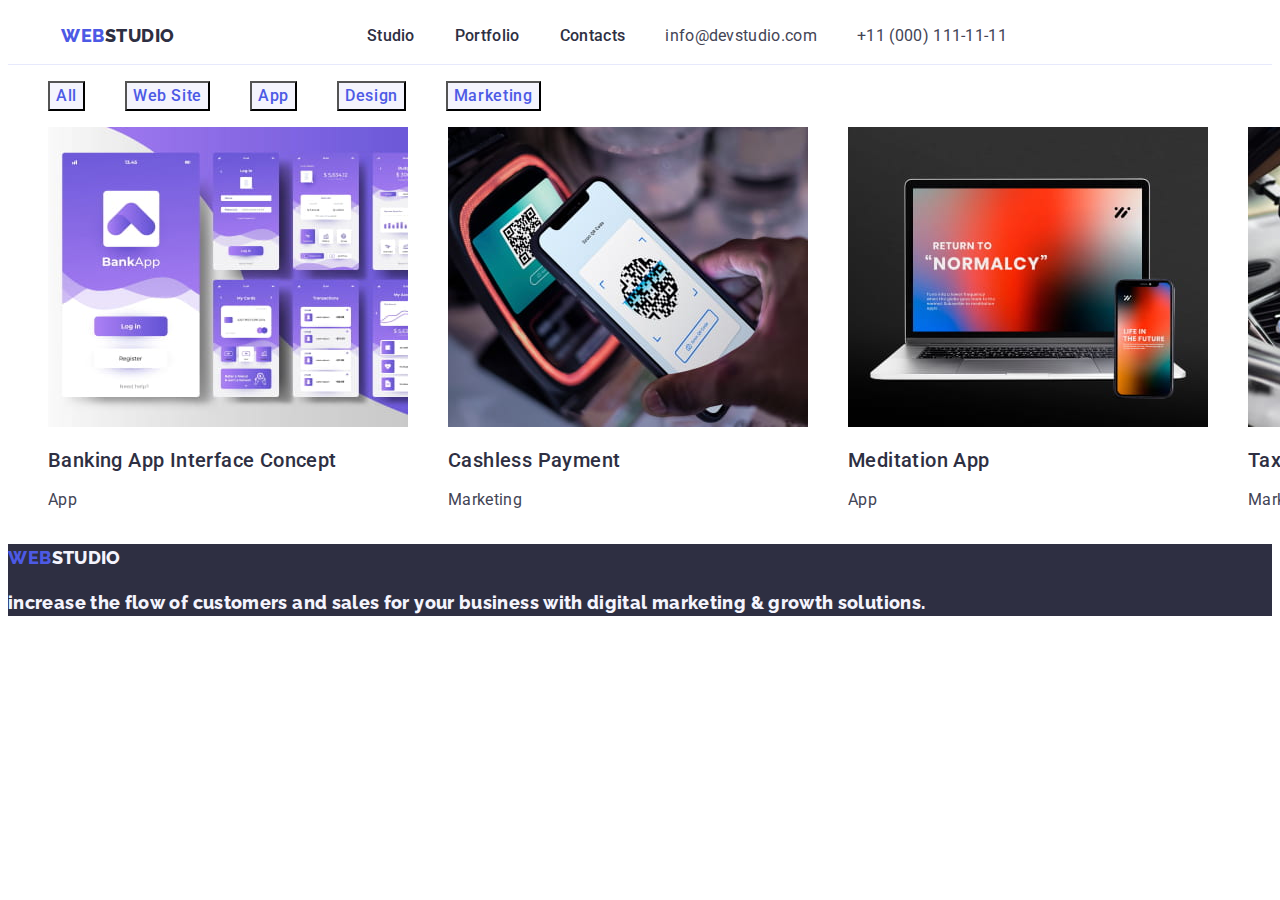
==== portfolio.html @ 13092950 "c9" ====
<!DOCTYPE html>
<html lang="en">
  <head>
    <meta charset="UTF-8" />
    <meta name="viewport" content="width=device-width, initial-scale=1.0" />
    <link
      rel="stylesheet"
      href="https://cdnjs.cloudflare.com/ajax/libs/modern-normalize/2.0.0/modern-normalize.min.css"
      integrity="sha512-4xo8blKMVCiXpTaLzQSLSw3KFOVPWhm/TRtuPVc4WG6kUgjH6J03IBuG7JZPkcWMxJ5huwaBpOpnwYElP/m6wg=="
      crossorigin="anonymous"
      referrerpolicy="no-referrer"
    />
    <link rel="preconnect" href="https://fonts.googleapis.com" />
    <link rel="preconnect" href="https://fonts.gstatic.com" crossorigin />
    <link
      href="https://fonts.googleapis.com/css2?family=Raleway:wght@700&family=Roboto:wght@400;500;700;900&display=swap"
      rel="stylesheet"
    />
    <link rel="stylesheet" href="./css/styles.css" />
    <title>Portfolio</title>
  </head>
  <body class="body">
    <!-- Header Section -->
    <header class="flex-header">
      <div class="header-container container">
        <!-- Navigation -->
        <nav class="flex-list">
          <!-- Logo -->
          <a class="logo link" href="./index.html"
            >Web<span class="span-class">Studio</span></a
          >
          <!-- Menu -->
          <ul class="list">
            <li><a class="list-link link" href="./index.html">Studio</a></li>
            <li>
              <a class="list-link link" href="./portfolio.html">Portfolio</a>
            </li>
            <li><a class="list-link link" href="">Contacts</a></li>
          </ul>
        </nav>
        <!-- Contact section -->
        <address class="contact">
          <ul class="list">
            <li>
              <a class="contact-link link" href="mailto:info@devstudio.com"
                >info@devstudio.com</a
              >
            </li>
            <li>
              <a class="contact-link link" href="tel:+110001111111">
                +11 (000) 111-11-11</a
              >
            </li>
          </ul>
        </address>
      </div>
    </header>
    <main>
      <!-- buttons section -->
      <section>
        <h1 hidden>all link buttons</h1>
        <ul class="list">
          <li><button class="navi-menu" type="button">All</button></li>
          <li><button class="navi-menu" type="button">Web Site</button></li>
          <li><button class="navi-menu" type="button">App</button></li>
          <li><button class="navi-menu" type="button">Design</button></li>
          <li><button class="navi-menu" type="button">Marketing</button></li>
          <!-- banking app/cashless payment/meditation app -->
        </ul>
        <ul class="list">
          <li class="flist">
            <a href="" class="link">
              <img
                src="./images/images-1.jpg"
                alt="banking app interface"
                width="360"
              />
              <h2 class="portfolio-titles">Banking App Interface Concept</h2>
              <p class="p-pharagraph">App</p>
            </a>
          </li>
          <li class="flist">
            <a href="" class="link">
              <img
                src="./images/images-2.jpg"
                alt="contactless payment"
                width="360"
              />
              <h2 class="portfolio-titles">Cashless Payment</h2>
              <p class="p-pharagraph">Marketing</p>
            </a>
          </li>
          <li class="flist">
            <a href="" class="link">
              <img
                src="./images/images-3.jpg"
                alt="meditation app substitute"
                width="360"
              />
              <h2 class="portfolio-titles">Meditation App</h2>
              <p class="p-pharagraph">App</p>
            </a>
          </li>
          <!-- Taxi service/Screen ilustration/Online courses -->
          <li class="flist">
            <a href="" class="link">
              <img
                src="./images/images-4.jpg"
                alt="Taxi service app"
                width="360"
              />
              <h2 class="portfolio-titles">Taxi Service</h2>
              <p class="p-pharagraph">Marketing</p>
            </a>
          </li>
          <li class="flist">
            <a href="" class="link">
              <img
                src="./images/images-5.jpg"
                alt="Different screen ilustration"
                width="360"
              />
              <h2 class="portfolio-titles">Screen Illustrations</h2>
              <p class="p-pharagraph">Design</p>
            </a>
          </li>
          <li class="flist">
            <a href="" class="link">
              <img
                src="./images/images-6.jpg"
                alt="Online courses anywere"
                width="360"
              />
              <h2 class="portfolio-titles">Online Courses</h2>
              <p class="p-pharagraph">Marketing</p>
            </a>
          </li>
          <!-- Fourth section - Instagram stories/Organic Food/Fresh Coffe -->
          <li class="flist">
            <a href="" class="link">
              <img
                src="./images/images-7.jpg"
                alt="Instagram slides"
                width="360"
              />
              <h2 class="portfolio-titles">Instagram Stories Concept</h2>
              <p class="p-pharagraph">Design</p>
            </a>
          </li>
          <li class="flist">
            <a href="" class="link">
              <img src="./images/images-8.jpg" alt="Fresh food" width="360" />
              <h2 class="portfolio-titles">Organic Food</h2>
              <p class="p-pharagraph">Web Site</p>
            </a>
          </li>
          <li class="flist">
            <a href="" class="link">
              <img
                src="./images/images-9.jpg"
                alt="Cappuccino cup"
                width="360"
              />
              <h2 class="portfolio-titles">Fresh Coffee</h2>
              <p class="p-pharagraph">Web Site</p>
            </a>
          </li>
        </ul>
      </section>
    </main>
    <footer class="footer">
      <a class="logo link" href="./index.html"
        >Web<span class="span-class-p">Studio</span></a
      >
      <p class="index">
        Increase the flow of customers and sales for your business with digital
        marketing & growth solutions.
      </p>
    </footer>
  </body>
</html>
---- css/styles.css ----
:root {
  --logo-blue-color: #4d5ae5;
  --logo-titles-color: #2e2f42;
  --background-page-color: #fff;
  --adress-text-color: #434455;
  --brand-color-ocean: #404bbf;
  --light-color: #f4f4fd;
  --logo-coloe: #f4f4f4f4;
  --text-font-family: "Roboto", sans-serif;
  --logo-font-family: "Raleway", sans-serif;
}

.body {
  font-family: "Roboto", sans-serif;
  color: #434455;
  background-color: var(--background-page-color);
}
/*Nav section - Contact-Adress */

.logo {
  font-family: "Raleway", sans-serif;
  font-weight: 800;
  font-size: 18px;
  line-height: 1.17;
  letter-spacing: 0.03em;
  text-transform: uppercase;
  color: var(--logo-blue-color);
  text-decoration: none;
  margin-right: 76px;
}

.span-class {
  color: var(--logo-titles-color);
  margin-right: 76px;
}

.link {
  text-decoration: none;
}

.list {
  list-style: none;
  display: flex;
  gap: 40px;
}

.list-link {
  font-weight: 500;
  font-size: 16px;
  line-height: 1.5;
  letter-spacing: 0.02em;
  color: var(--logo-titles-color);
  text-decoration: none;
  padding: 24px 0;
}

.list-link:hover {
  color: #404bbf;
}
.list-link:focus {
  color: #404bbf;
}

/*adress section*/

.contact {
  font-style: normal;
  list-style-type: none;
}

.contact-link {
  font-size: 16px;
  line-height: 1.5;
  font-weight: 400;
  letter-spacing: 0.02em;
  color: var(--adress-text-color);
  text-decoration: none;
}

.contact-link:hover,
.contact-link:focus {
  color: #404bbf;
}

/*MAIN SECTION -index html\\\*/

/*Hero section*/

.hero {
  background-color: var(--logo-titles-color);
  text-align: center;
  padding-top: 188px;
  padding-bottom: 188px;
}

.hero-title {
  max-width: 496px;
  font-size: 56px;
  line-height: 1.07;
  text-align: center;
  letter-spacing: 0.02em;
  color: #fff;
  font-weight: 700;
  max-width: 496px;
}

/*Button - first section*/

.button {
  background-color: #4d5ae5;
  font-family: "Roboto", sans-serif;
  font-weight: 500;
  font-size: 16px;
  line-height: 1.5;
  letter-spacing: 0.04em;
  color: #fff;
  cursor: pointer;
  display: block;
  min-width: 169px;
  height: 56px;
  border: none;
  border-radius: 4px;
}

.button:hover,
.button:focus {
  background-color: #404bbf;
}

/*section 2*/

.title-list {
  font-weight: 500;
  font-size: 20px;
  line-height: 1.2;
  letter-spacing: 0.02em;
  color: #2e2f42;
  margin-bottom: 8px;
}
.indexp {
  line-height: 1.5;
  letter-spacing: 0.02em;
  color: var(--adress-text-color);
}

/*section 3*/

.what-are-we-doing {
  font-size: 36px;
  line-height: 1.11;
  text-align: center;
  letter-spacing: 0.02em;
  text-transform: capitalize;
  color: var(--logo-titles-color);
}

/*section 4*/

.our-team {
  background-color: #f4f4fd;
}

.team {
  background-color: #fff;
}

.photo {
  background: #fff;
}
/*footer section*/

.footer {
  font-family: "Raleway", sans-serif;
  font-weight: 800;
  font-size: 18px;
  line-height: 1.17;
  letter-spacing: 0.03em;
  color: var(--logo-blue-color);
  background-color: var(--logo-titles-color);
  text-transform: lowercase;
}

.index {
  color: var(--light-color);
  line-height: 1.5;
  letter-spacing: 0.02em;
}

.span-class-f {
  color: #f4f4f4f4;
}

.span-class-p {
  line-height: 1.5;
  color: var(--light-color);
  letter-spacing: 0.02em;
}

/*PORTFOLIO main section*/

/*buttons section*/

.navi-menu {
  font-family: "Roboto", sans-serif;
  font-weight: 500;
  font-size: 16px;
  line-height: 1.5;
  letter-spacing: 0.04em;
  color: var(--logo-blue-color);
  background-color: #f4f4fd;
  cursor: pointer;
}

.navi-menu:hover {
  color: #fff;
  background-color: #404bbf;
}

.navi-menu:focus {
  color: #fff;
  background-color: #404bbf;
}
/*images*/
.portfolio-titles {
  font-weight: 500;
  font-size: 20px;
  line-height: 1.2;
  letter-spacing: 0.02em;
  color: var(--logo-titles-color);
}

.p-pharagraph {
  font-size: 16px;
  line-height: 1.5;
  letter-spacing: 0.02em;
  color: var(--adress-text-color);
}

/*tema 3*/
/*luate ca si coduri necesare de la teme*/

/*header section*/

.flex-header {
  border-bottom: 1px solid #e7e9fc;
}

.header-container {
  display: flex;
  width: 1158px;
  padding-left: 15px;
  padding-right: 15px;
  margin: auto;
}

.container {
  padding-left: 15px;
  padding-right: 15px;
}

.flex-list {
  display: flex;
  align-items: center;
}

.img {
  display: block;
}

/*section two*/

.section-two {
  padding-top: 120px;
  padding-bottom: 120px;
}

.position {
  margin-right: 24px;
  width: 100%;
  min-width: 264px;
}

.position-last {
  margin-right: 0;
}

.flist {
  flex-basis: calc((100%-48) / 3);
}
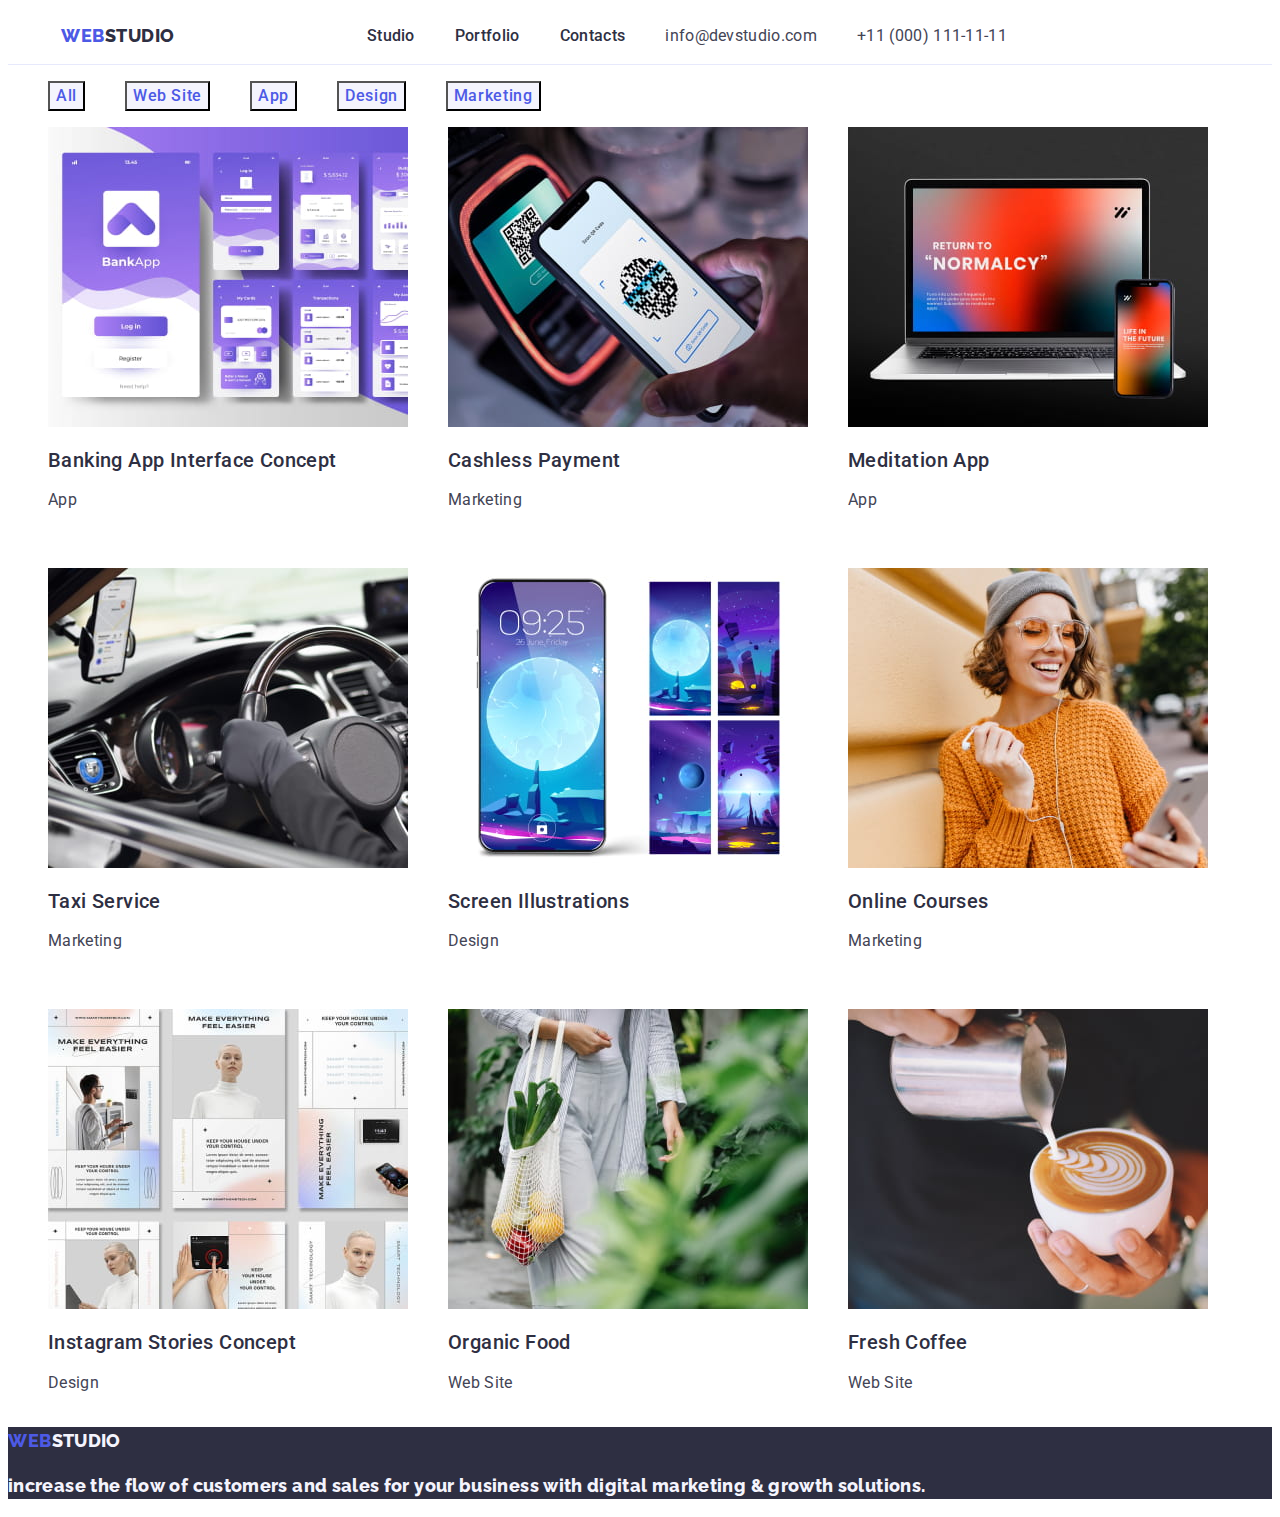
==== commit ab6aa142: "c13" ====
--- a/portfolio.html
+++ b/portfolio.html
@@ -67,7 +67,7 @@
           <li><button class="navi-menu" type="button">Marketing</button></li>
           <!-- banking app/cashless payment/meditation app -->
         </ul>
-        <ul class="list">
+        <ul class="list portf">
           <li class="flist">
             <a href="" class="link">
               <img
--- a/css/styles.css
+++ b/css/styles.css
@@ -10,12 +10,13 @@
   --logo-font-family: "Raleway", sans-serif;
 }
 
+/*Nav section - Contact-Adress */
+
 .body {
   font-family: "Roboto", sans-serif;
   color: #434455;
   background-color: var(--background-page-color);
 }
-/*Nav section - Contact-Adress */
 
 .logo {
   font-family: "Raleway", sans-serif;
@@ -44,6 +45,32 @@
   gap: 40px;
 }
 
+.portf {
+  flex-wrap: wrap;
+}
+
+.flex-header {
+  border-bottom: 1px solid #e7e9fc;
+}
+
+.header-container {
+  display: flex;
+  width: 1158px;
+  padding-left: 15px;
+  padding-right: 15px;
+  margin: auto;
+}
+
+.container {
+  padding-left: 15px;
+  padding-right: 15px;
+}
+
+.flex-list {
+  display: flex;
+  align-items: center;
+}
+
 .list-link {
   font-weight: 500;
   font-size: 16px;
@@ -61,8 +88,6 @@
   color: #404bbf;
 }
 
-/*adress section*/
-
 .contact {
   font-style: normal;
   list-style-type: none;
@@ -83,8 +108,6 @@
 }
 
 /*MAIN SECTION -index html\\\*/
-
-/*Hero section*/
 
 .hero {
   background-color: var(--logo-titles-color);
@@ -143,6 +166,39 @@
   color: var(--adress-text-color);
 }
 
+/*section two tema3*/
+
+.section-two {
+  padding-top: 120px;
+  padding-bottom: 120px;
+}
+
+.img {
+  display: block;
+}
+
+.position {
+  width: 100%;
+  min-width: 264px;
+}
+
+.flist {
+  flex-basis: calc((100%-48) / 3);
+}
+
+.visually-hidden {
+  position: absolute;
+  width: 1px;
+  height: 1px;
+  margin: -1px;
+  border: 0;
+  padding: 0;
+  white-space: nowrap;
+  clip-path: inset(100%);
+  clip: rect(0 0 0 0);
+  overflow: hidden;
+}
+
 /*section 3*/
 
 .what-are-we-doing {
@@ -152,6 +208,12 @@
   letter-spacing: 0.02em;
   text-transform: capitalize;
   color: var(--logo-titles-color);
+  margin-bottom: 72px;
+}
+
+.third {
+  display: flex;
+  gap: 24px;
 }
 
 /*section 4*/
@@ -167,6 +229,14 @@
 .photo {
   background: #fff;
 }
+
+.photocont {
+  padding-bottom: 120px;
+}
+
+.container-div {
+}
+
 /*footer section*/
 
 .footer {
@@ -240,50 +310,3 @@
 /*luate ca si coduri necesare de la teme*/
 
 /*header section*/
-
-.flex-header {
-  border-bottom: 1px solid #e7e9fc;
-}
-
-.header-container {
-  display: flex;
-  width: 1158px;
-  padding-left: 15px;
-  padding-right: 15px;
-  margin: auto;
-}
-
-.container {
-  padding-left: 15px;
-  padding-right: 15px;
-}
-
-.flex-list {
-  display: flex;
-  align-items: center;
-}
-
-.img {
-  display: block;
-}
-
-/*section two*/
-
-.section-two {
-  padding-top: 120px;
-  padding-bottom: 120px;
-}
-
-.position {
-  margin-right: 24px;
-  width: 100%;
-  min-width: 264px;
-}
-
-.position-last {
-  margin-right: 0;
-}
-
-.flist {
-  flex-basis: calc((100%-48) / 3);
-}
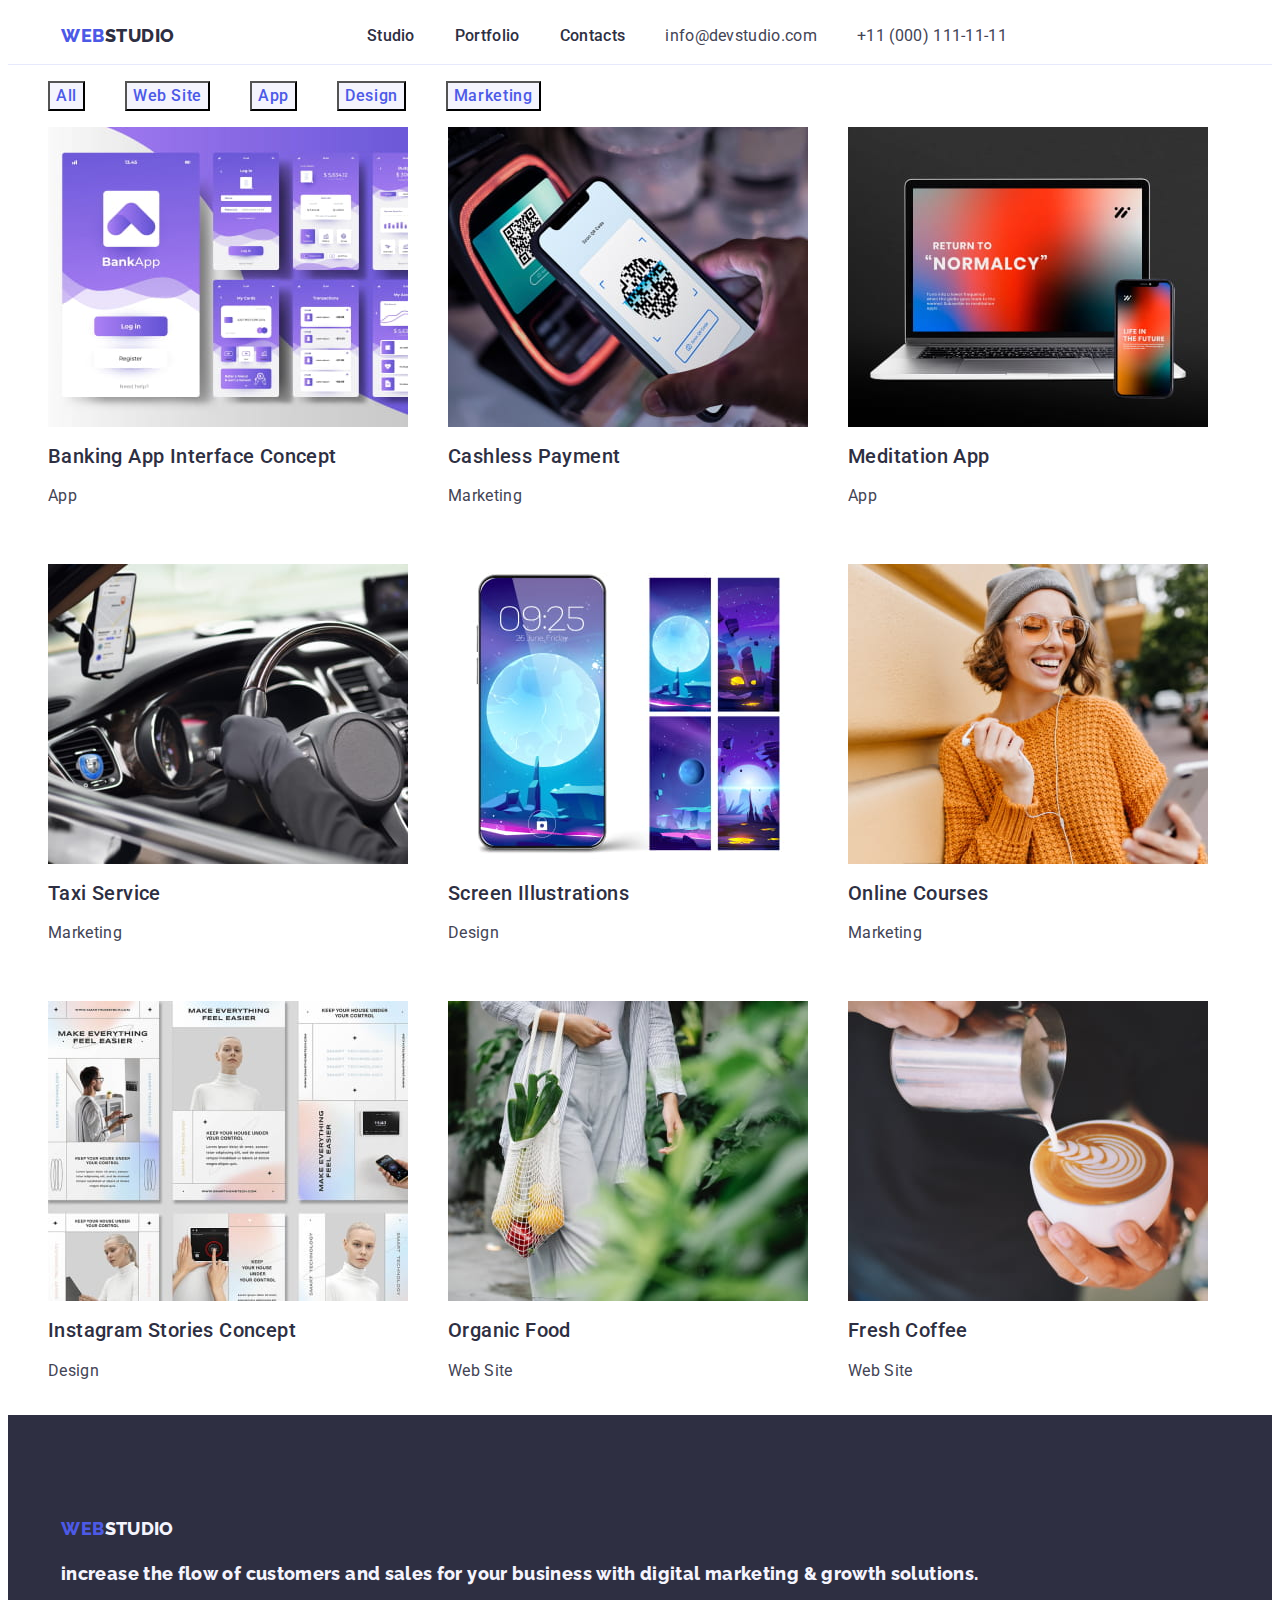
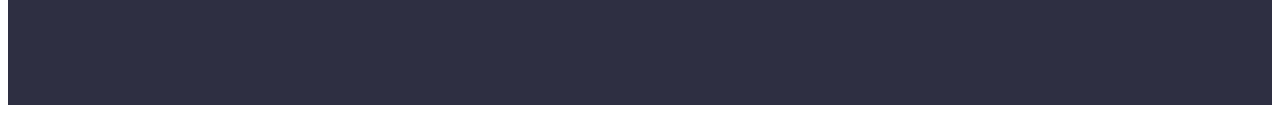
==== commit c1128467: "Update portfolio.html" ====
--- a/portfolio.html
+++ b/portfolio.html
@@ -169,13 +169,15 @@
       </section>
     </main>
     <footer class="footer">
-      <a class="logo link" href="./index.html"
-        >Web<span class="span-class-p">Studio</span></a
-      >
-      <p class="index">
-        Increase the flow of customers and sales for your business with digital
-        marketing & growth solutions.
-      </p>
+      <div class="container">
+        <a class="logo link" href="./index.html"
+          >Web<span class="span-class-p">Studio</span></a
+        >
+        <p class="index">
+          Increase the flow of customers and sales for your business with
+          digital marketing & growth solutions.
+        </p>
+      </div>
     </footer>
   </body>
 </html>
--- a/css/styles.css
+++ b/css/styles.css
@@ -18,6 +18,17 @@
   background-color: var(--background-page-color);
 }
 
+.container {
+  padding-left: 15px;
+  padding-right: 15px;
+  width: 1158px;
+  margin: 0 auto;
+}
+
+img {
+  display: block;
+}
+
 .logo {
   font-family: "Raleway", sans-serif;
   font-weight: 800;
@@ -61,11 +72,6 @@
   margin: auto;
 }
 
-.container {
-  padding-left: 15px;
-  padding-right: 15px;
-}
-
 .flex-list {
   display: flex;
   align-items: center;
@@ -117,7 +123,6 @@
 }
 
 .hero-title {
-  max-width: 496px;
   font-size: 56px;
   line-height: 1.07;
   text-align: center;
@@ -160,21 +165,12 @@
   color: #2e2f42;
   margin-bottom: 8px;
 }
-.indexp {
-  line-height: 1.5;
-  letter-spacing: 0.02em;
-  color: var(--adress-text-color);
-}
-
-/*section two tema3*/
+
+/*section two */
 
 .section-two {
   padding-top: 120px;
   padding-bottom: 120px;
-}
-
-.img {
-  display: block;
 }
 
 .position {
@@ -216,14 +212,59 @@
   gap: 24px;
 }
 
+.threephoto {
+  flex-basis: calc((100%-48) / 3);
+}
+
 /*section 4*/
 
 .our-team {
   background-color: #f4f4fd;
-}
-
-.team {
-  background-color: #fff;
+  padding: 120px 0;
+}
+
+.fourth {
+  list-style: none;
+  display: flex;
+  gap: 24px;
+}
+
+.div-element {
+  padding-top: 32px;
+  padding-bottom: 32px;
+}
+
+.four {
+  width: calc(100%-72px) / 4;
+  border-top-left-radius: 0px;
+  border-top-right-radius: 0px;
+  border-bottom-right-radius: 4px;
+  border-bottom-left-radius: 4px;
+}
+
+.name-position {
+  padding-top: 32px;
+  padding-bottom: 32px;
+}
+
+.title-list-h-three {
+  font-weight: 500;
+  font-size: 20px;
+  line-height: 1.2;
+  letter-spacing: 0.02em;
+  color: #2e2f42;
+  text-align: center;
+  margin-bottom: 8px;
+}
+
+.indexp {
+  line-height: 1.5;
+  letter-spacing: 0.02em;
+  color: var(--adress-text-color);
+}
+
+.p-team {
+  text-align: center;
 }
 
 .photo {
@@ -232,9 +273,6 @@
 
 .photocont {
   padding-bottom: 120px;
-}
-
-.container-div {
 }
 
 /*footer section*/
@@ -248,6 +286,8 @@
   color: var(--logo-blue-color);
   background-color: var(--logo-titles-color);
   text-transform: lowercase;
+  padding-top: 100px;
+  padding-bottom: 100px;
 }
 
 .index {
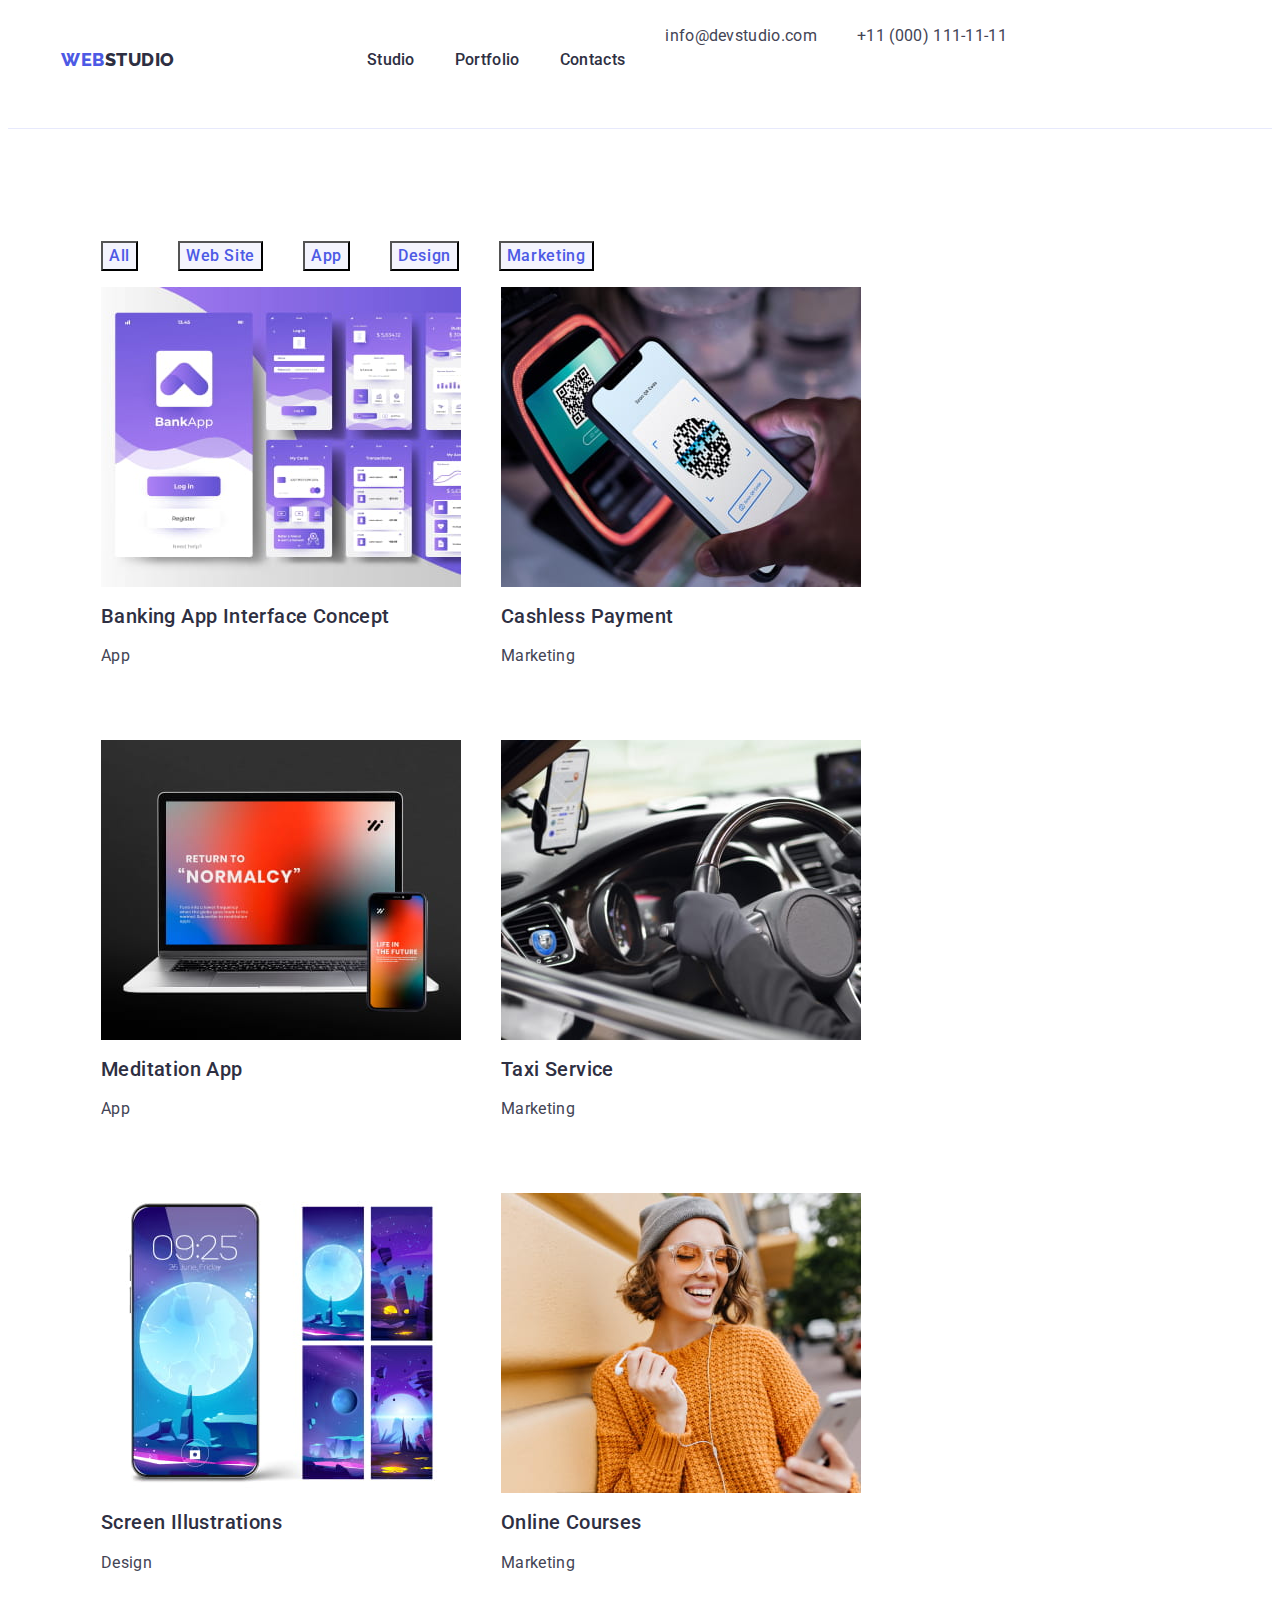
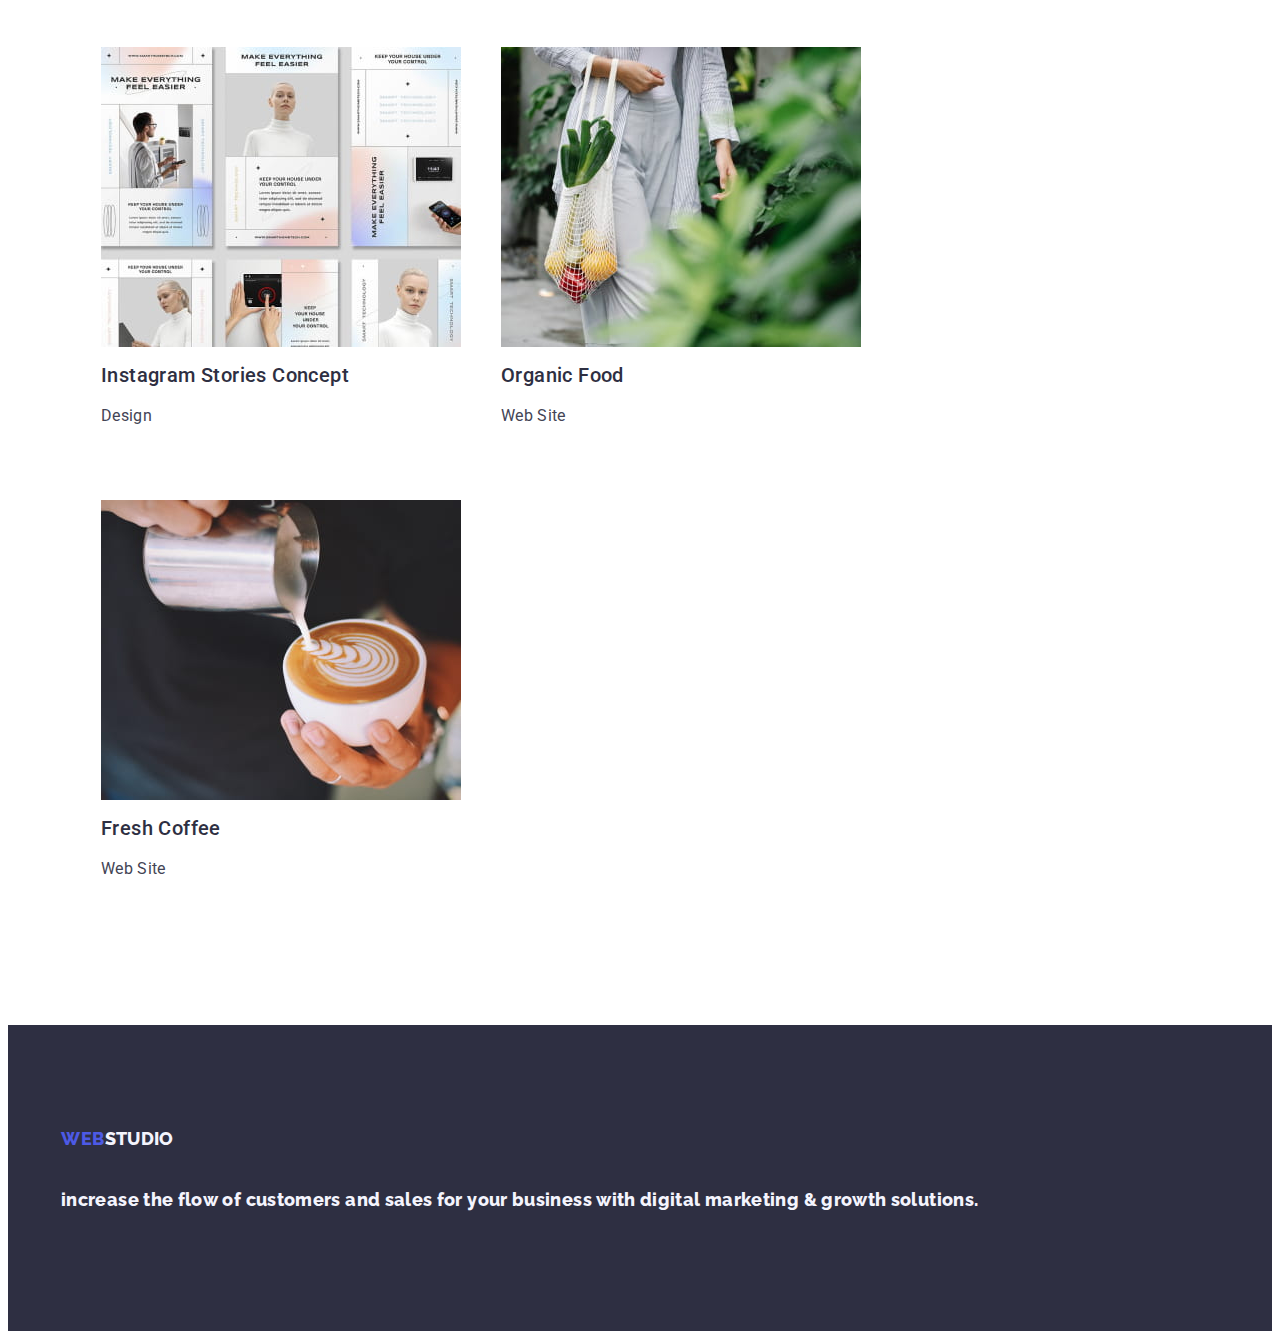
==== commit 17c97136: "c24" ====
--- a/portfolio.html
+++ b/portfolio.html
@@ -57,115 +57,117 @@
     </header>
     <main>
       <!-- buttons section -->
-      <section>
-        <h1 hidden>all link buttons</h1>
-        <ul class="list">
-          <li><button class="navi-menu" type="button">All</button></li>
-          <li><button class="navi-menu" type="button">Web Site</button></li>
-          <li><button class="navi-menu" type="button">App</button></li>
-          <li><button class="navi-menu" type="button">Design</button></li>
-          <li><button class="navi-menu" type="button">Marketing</button></li>
-          <!-- banking app/cashless payment/meditation app -->
-        </ul>
-        <ul class="list portf">
-          <li class="flist">
-            <a href="" class="link">
-              <img
-                src="./images/images-1.jpg"
-                alt="banking app interface"
-                width="360"
-              />
-              <h2 class="portfolio-titles">Banking App Interface Concept</h2>
-              <p class="p-pharagraph">App</p>
-            </a>
-          </li>
-          <li class="flist">
-            <a href="" class="link">
-              <img
-                src="./images/images-2.jpg"
-                alt="contactless payment"
-                width="360"
-              />
-              <h2 class="portfolio-titles">Cashless Payment</h2>
-              <p class="p-pharagraph">Marketing</p>
-            </a>
-          </li>
-          <li class="flist">
-            <a href="" class="link">
-              <img
-                src="./images/images-3.jpg"
-                alt="meditation app substitute"
-                width="360"
-              />
-              <h2 class="portfolio-titles">Meditation App</h2>
-              <p class="p-pharagraph">App</p>
-            </a>
-          </li>
-          <!-- Taxi service/Screen ilustration/Online courses -->
-          <li class="flist">
-            <a href="" class="link">
-              <img
-                src="./images/images-4.jpg"
-                alt="Taxi service app"
-                width="360"
-              />
-              <h2 class="portfolio-titles">Taxi Service</h2>
-              <p class="p-pharagraph">Marketing</p>
-            </a>
-          </li>
-          <li class="flist">
-            <a href="" class="link">
-              <img
-                src="./images/images-5.jpg"
-                alt="Different screen ilustration"
-                width="360"
-              />
-              <h2 class="portfolio-titles">Screen Illustrations</h2>
-              <p class="p-pharagraph">Design</p>
-            </a>
-          </li>
-          <li class="flist">
-            <a href="" class="link">
-              <img
-                src="./images/images-6.jpg"
-                alt="Online courses anywere"
-                width="360"
-              />
-              <h2 class="portfolio-titles">Online Courses</h2>
-              <p class="p-pharagraph">Marketing</p>
-            </a>
-          </li>
-          <!-- Fourth section - Instagram stories/Organic Food/Fresh Coffe -->
-          <li class="flist">
-            <a href="" class="link">
-              <img
-                src="./images/images-7.jpg"
-                alt="Instagram slides"
-                width="360"
-              />
-              <h2 class="portfolio-titles">Instagram Stories Concept</h2>
-              <p class="p-pharagraph">Design</p>
-            </a>
-          </li>
-          <li class="flist">
-            <a href="" class="link">
-              <img src="./images/images-8.jpg" alt="Fresh food" width="360" />
-              <h2 class="portfolio-titles">Organic Food</h2>
-              <p class="p-pharagraph">Web Site</p>
-            </a>
-          </li>
-          <li class="flist">
-            <a href="" class="link">
-              <img
-                src="./images/images-9.jpg"
-                alt="Cappuccino cup"
-                width="360"
-              />
-              <h2 class="portfolio-titles">Fresh Coffee</h2>
-              <p class="p-pharagraph">Web Site</p>
-            </a>
-          </li>
-        </ul>
+      <section class="main">
+        <div class="container">
+          <h1 class="visually-hidden">all link buttons</h1>
+          <ul class="list">
+            <li><button class="navi-menu" type="button">All</button></li>
+            <li><button class="navi-menu" type="button">Web Site</button></li>
+            <li><button class="navi-menu" type="button">App</button></li>
+            <li><button class="navi-menu" type="button">Design</button></li>
+            <li><button class="navi-menu" type="button">Marketing</button></li>
+            <!-- banking app/cashless payment/meditation app -->
+          </ul>
+          <ul class="list portf">
+            <li class="flist">
+              <a href="" class="link">
+                <img
+                  src="./images/images-1.jpg"
+                  alt="banking app interface"
+                  width="360"
+                />
+                <h2 class="portfolio-titles">Banking App Interface Concept</h2>
+                <p class="p-pharagraph">App</p>
+              </a>
+            </li>
+            <li class="flist">
+              <a href="" class="link">
+                <img
+                  src="./images/images-2.jpg"
+                  alt="contactless payment"
+                  width="360"
+                />
+                <h2 class="portfolio-titles">Cashless Payment</h2>
+                <p class="p-pharagraph">Marketing</p>
+              </a>
+            </li>
+            <li class="flist">
+              <a href="" class="link">
+                <img
+                  src="./images/images-3.jpg"
+                  alt="meditation app substitute"
+                  width="360"
+                />
+                <h2 class="portfolio-titles">Meditation App</h2>
+                <p class="p-pharagraph">App</p>
+              </a>
+            </li>
+            <!-- Taxi service/Screen ilustration/Online courses -->
+            <li class="flist">
+              <a href="" class="link">
+                <img
+                  src="./images/images-4.jpg"
+                  alt="Taxi service app"
+                  width="360"
+                />
+                <h2 class="portfolio-titles">Taxi Service</h2>
+                <p class="p-pharagraph">Marketing</p>
+              </a>
+            </li>
+            <li class="flist">
+              <a href="" class="link">
+                <img
+                  src="./images/images-5.jpg"
+                  alt="Different screen ilustration"
+                  width="360"
+                />
+                <h2 class="portfolio-titles">Screen Illustrations</h2>
+                <p class="p-pharagraph">Design</p>
+              </a>
+            </li>
+            <li class="flist">
+              <a href="" class="link">
+                <img
+                  src="./images/images-6.jpg"
+                  alt="Online courses anywere"
+                  width="360"
+                />
+                <h2 class="portfolio-titles">Online Courses</h2>
+                <p class="p-pharagraph">Marketing</p>
+              </a>
+            </li>
+            <!-- Fourth section - Instagram stories/Organic Food/Fresh Coffe -->
+            <li class="flist">
+              <a href="" class="link">
+                <img
+                  src="./images/images-7.jpg"
+                  alt="Instagram slides"
+                  width="360"
+                />
+                <h2 class="portfolio-titles">Instagram Stories Concept</h2>
+                <p class="p-pharagraph">Design</p>
+              </a>
+            </li>
+            <li class="flist">
+              <a href="" class="link">
+                <img src="./images/images-8.jpg" alt="Fresh food" width="360" />
+                <h2 class="portfolio-titles">Organic Food</h2>
+                <p class="p-pharagraph">Web Site</p>
+              </a>
+            </li>
+            <li class="flist">
+              <a href="" class="link">
+                <img
+                  src="./images/images-9.jpg"
+                  alt="Cappuccino cup"
+                  width="360"
+                />
+                <h2 class="portfolio-titles">Fresh Coffee</h2>
+                <p class="p-pharagraph">Web Site</p>
+              </a>
+            </li>
+          </ul>
+        </div>
       </section>
     </main>
     <footer class="footer">
--- a/css/styles.css
+++ b/css/styles.css
@@ -48,6 +48,8 @@
 
 .link {
   text-decoration: none;
+  display: inline-block;
+  margin-bottom: 16px;
 }
 
 .list {
@@ -346,7 +348,7 @@
   color: var(--adress-text-color);
 }
 
-/*tema 3*/
-/*luate ca si coduri necesare de la teme*/
-
-/*header section*/
+.main {
+  padding-top: 96px;
+  padding-bottom: 96px;
+}
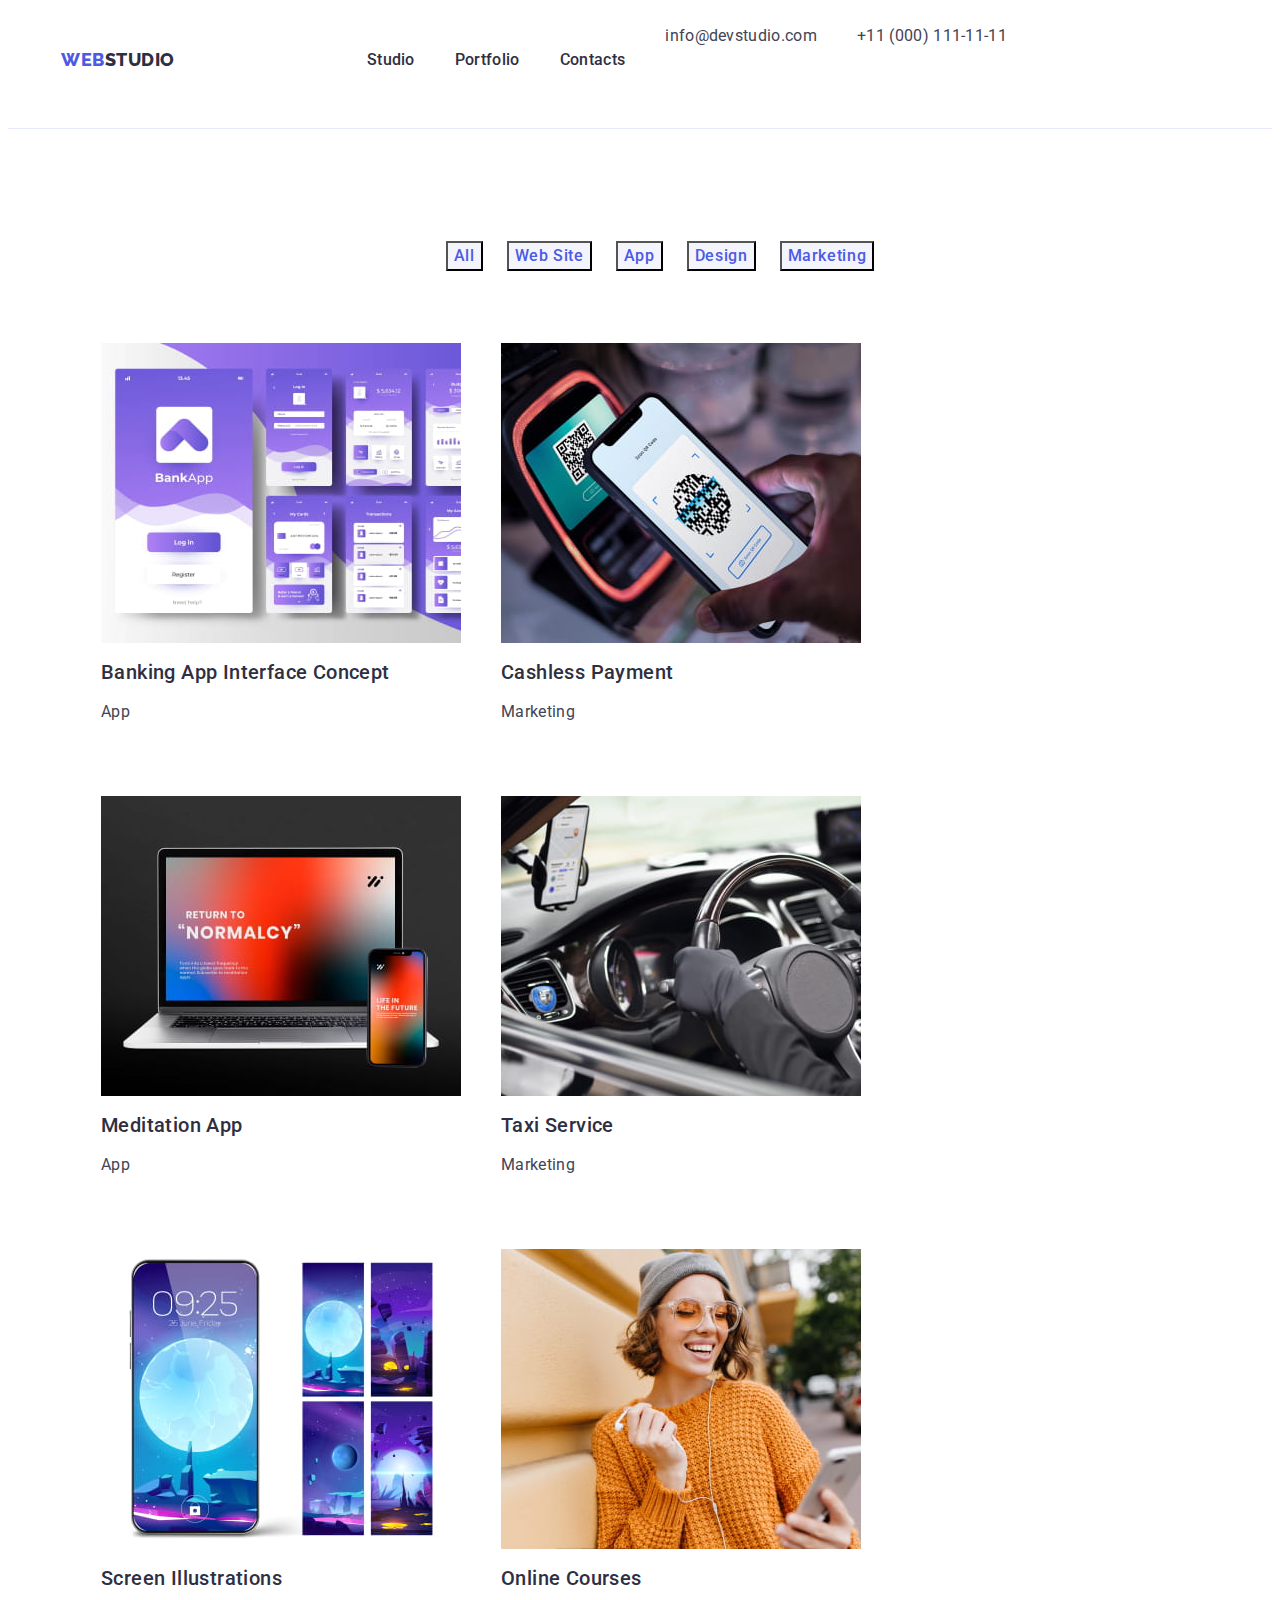
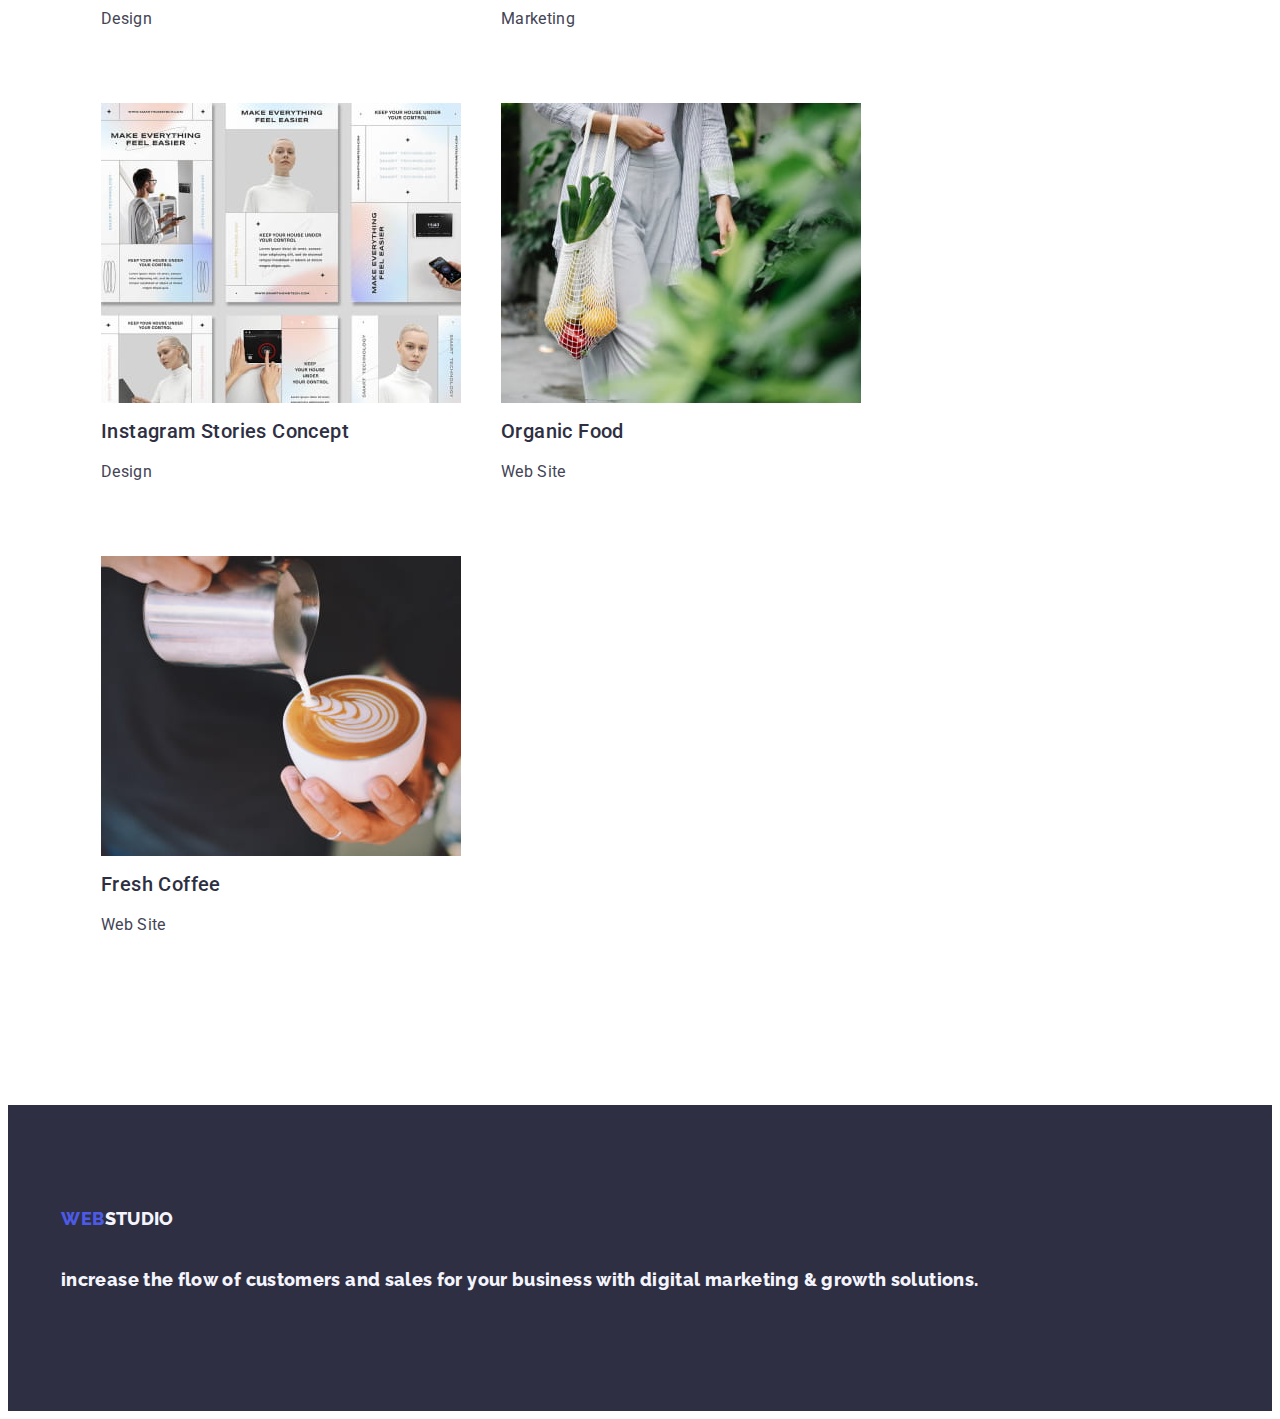
==== commit 1a12fcd0: "c25" ====
--- a/portfolio.html
+++ b/portfolio.html
@@ -60,7 +60,7 @@
       <section class="main">
         <div class="container">
           <h1 class="visually-hidden">all link buttons</h1>
-          <ul class="list">
+          <ul class="list design-button">
             <li><button class="navi-menu" type="button">All</button></li>
             <li><button class="navi-menu" type="button">Web Site</button></li>
             <li><button class="navi-menu" type="button">App</button></li>
--- a/css/styles.css
+++ b/css/styles.css
@@ -56,6 +56,12 @@
   list-style: none;
   display: flex;
   gap: 40px;
+}
+
+.design-button {
+  justify-content: center;
+  gap: 24px;
+  margin-bottom: 72px;
 }
 
 .portf {
@@ -350,5 +356,5 @@
 
 .main {
   padding-top: 96px;
-  padding-bottom: 96px;
-}
+  padding-bottom: 120px;
+}
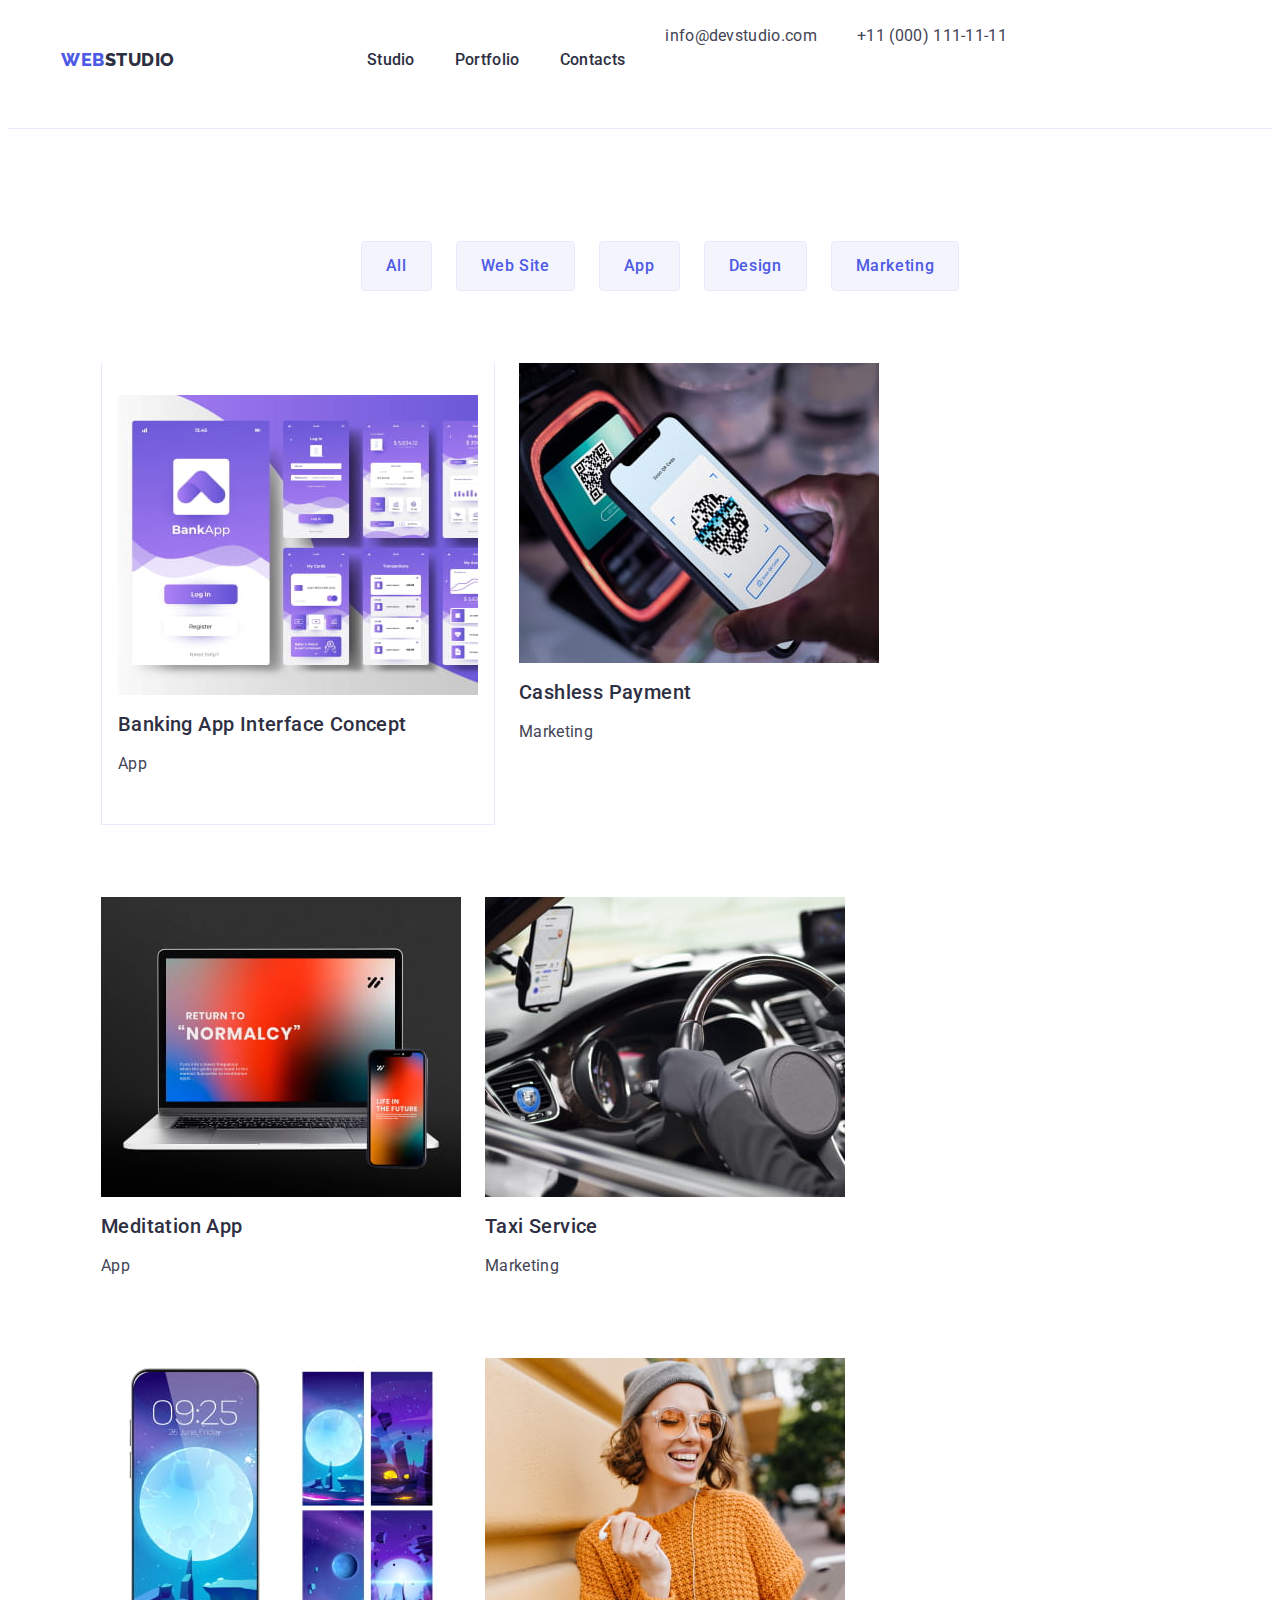
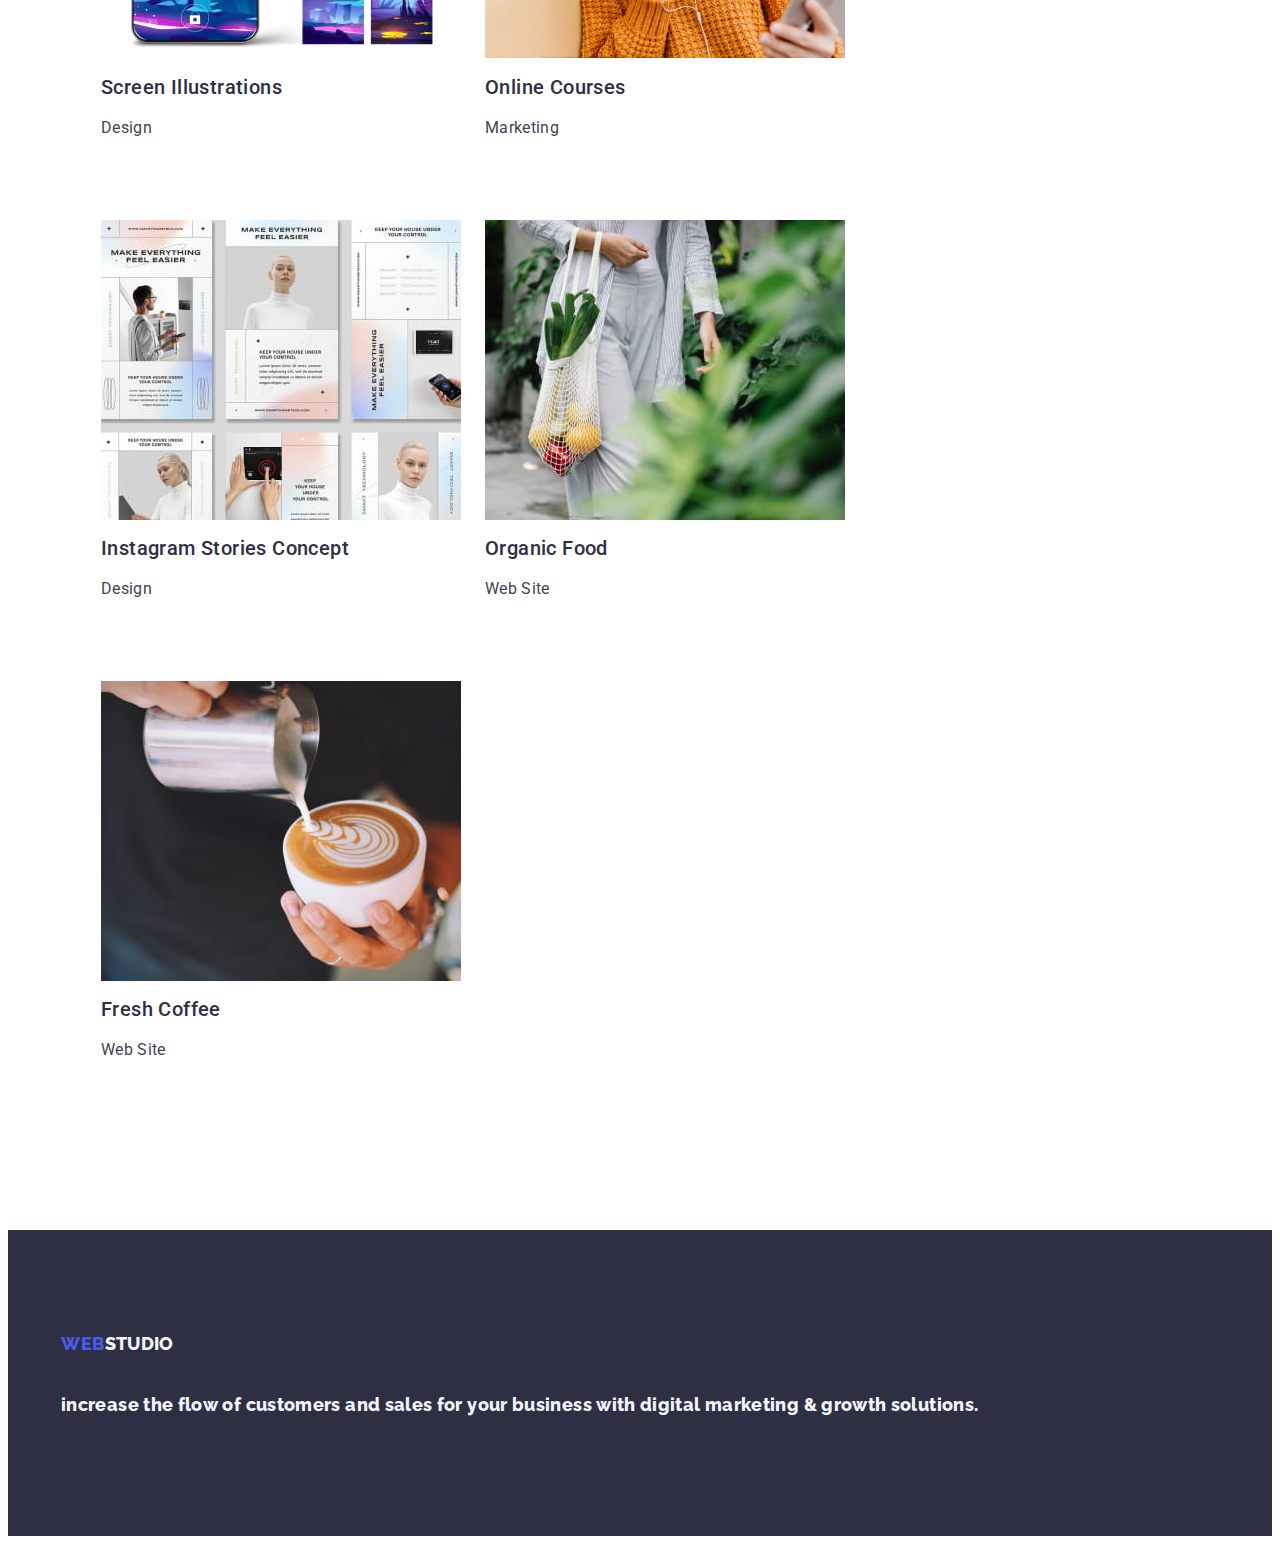
==== commit 1722da48: "c27" ====
--- a/portfolio.html
+++ b/portfolio.html
@@ -71,13 +71,17 @@
           <ul class="list portf">
             <li class="flist">
               <a href="" class="link">
-                <img
-                  src="./images/images-1.jpg"
-                  alt="banking app interface"
-                  width="360"
-                />
-                <h2 class="portfolio-titles">Banking App Interface Concept</h2>
-                <p class="p-pharagraph">App</p>
+                <div class="container-elements">
+                  <img
+                    src="./images/images-1.jpg"
+                    alt="banking app interface"
+                    width="360"
+                  />
+                  <h2 class="portfolio-titles">
+                    Banking App Interface Concept
+                  </h2>
+                  <p class="p-pharagraph">App</p>
+                </div>
               </a>
             </li>
             <li class="flist">
--- a/css/styles.css
+++ b/css/styles.css
@@ -8,6 +8,7 @@
   --logo-coloe: #f4f4f4f4;
   --text-font-family: "Roboto", sans-serif;
   --logo-font-family: "Raleway", sans-serif;
+  --cornflower: #e7e9fc;
 }
 
 /*Nav section - Contact-Adress */
@@ -16,6 +17,10 @@
   font-family: "Roboto", sans-serif;
   color: #434455;
   background-color: var(--background-page-color);
+}
+
+img {
+  display: block;
 }
 
 .container {
@@ -23,10 +28,6 @@
   padding-right: 15px;
   width: 1158px;
   margin: 0 auto;
-}
-
-img {
-  display: block;
 }
 
 .logo {
@@ -66,6 +67,8 @@
 
 .portf {
   flex-wrap: wrap;
+  column-gap: 24px;
+  row-gap: 48px;
 }
 
 .flex-header {
@@ -187,7 +190,7 @@
 }
 
 .flist {
-  flex-basis: calc((100%-48) / 3);
+  width: calc((100%-48px) / 3);
 }
 
 .visually-hidden {
@@ -327,17 +330,26 @@
   color: var(--logo-blue-color);
   background-color: #f4f4fd;
   cursor: pointer;
+  padding-top: 12px;
+  padding-bottom: 12px;
+  padding-left: 24px;
+  padding-right: 24px;
+  border: 1px solid var(--cornflower);
+  border-radius: 4px;
 }
 
 .navi-menu:hover {
   color: #fff;
   background-color: #404bbf;
+  border: 1px solid transparent;
 }
 
 .navi-menu:focus {
   color: #fff;
   background-color: #404bbf;
-}
+  border: 1px solid transparent;
+}
+
 /*images*/
 .portfolio-titles {
   font-weight: 500;
@@ -358,3 +370,10 @@
   padding-top: 96px;
   padding-bottom: 120px;
 }
+
+.container-elements {
+  padding: 32px 16px;
+  border: 1px solid var(--cornflower);
+  border-top: none;
+  margin-bottom: 8px;
+}
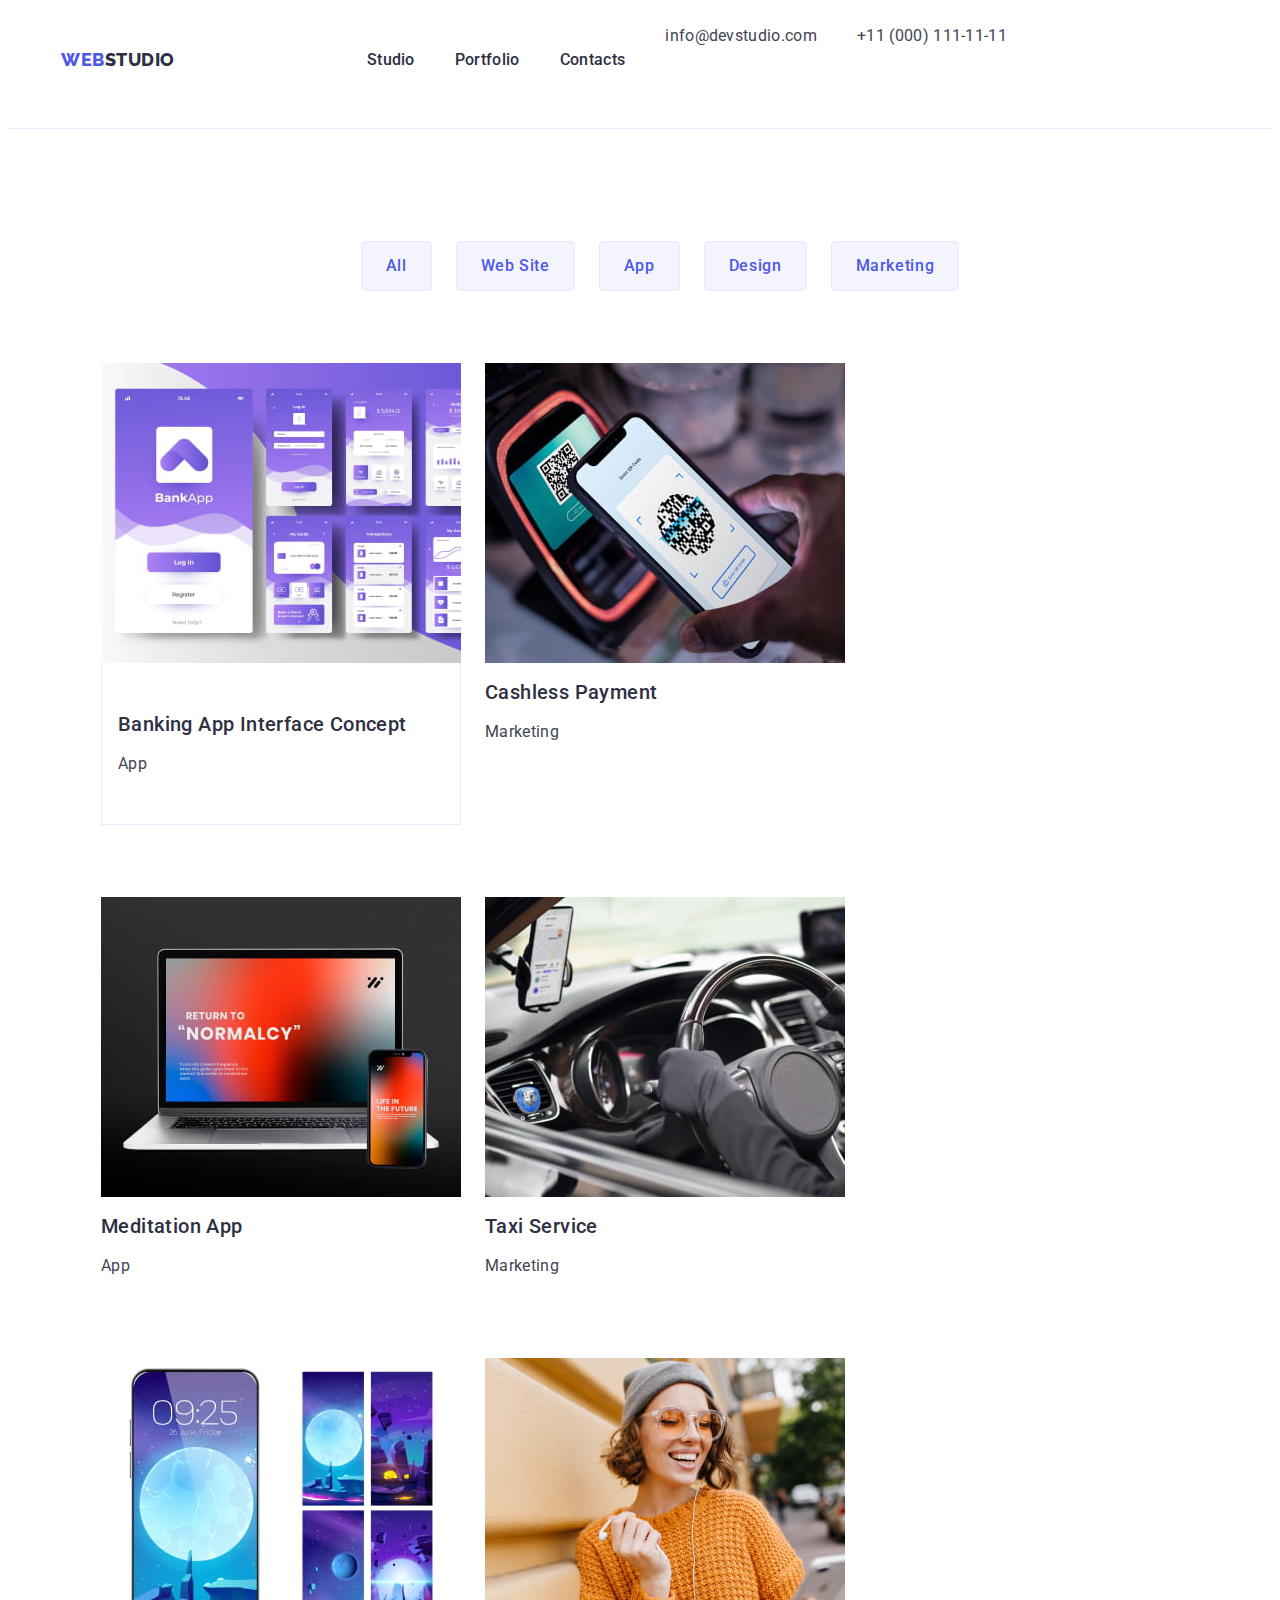
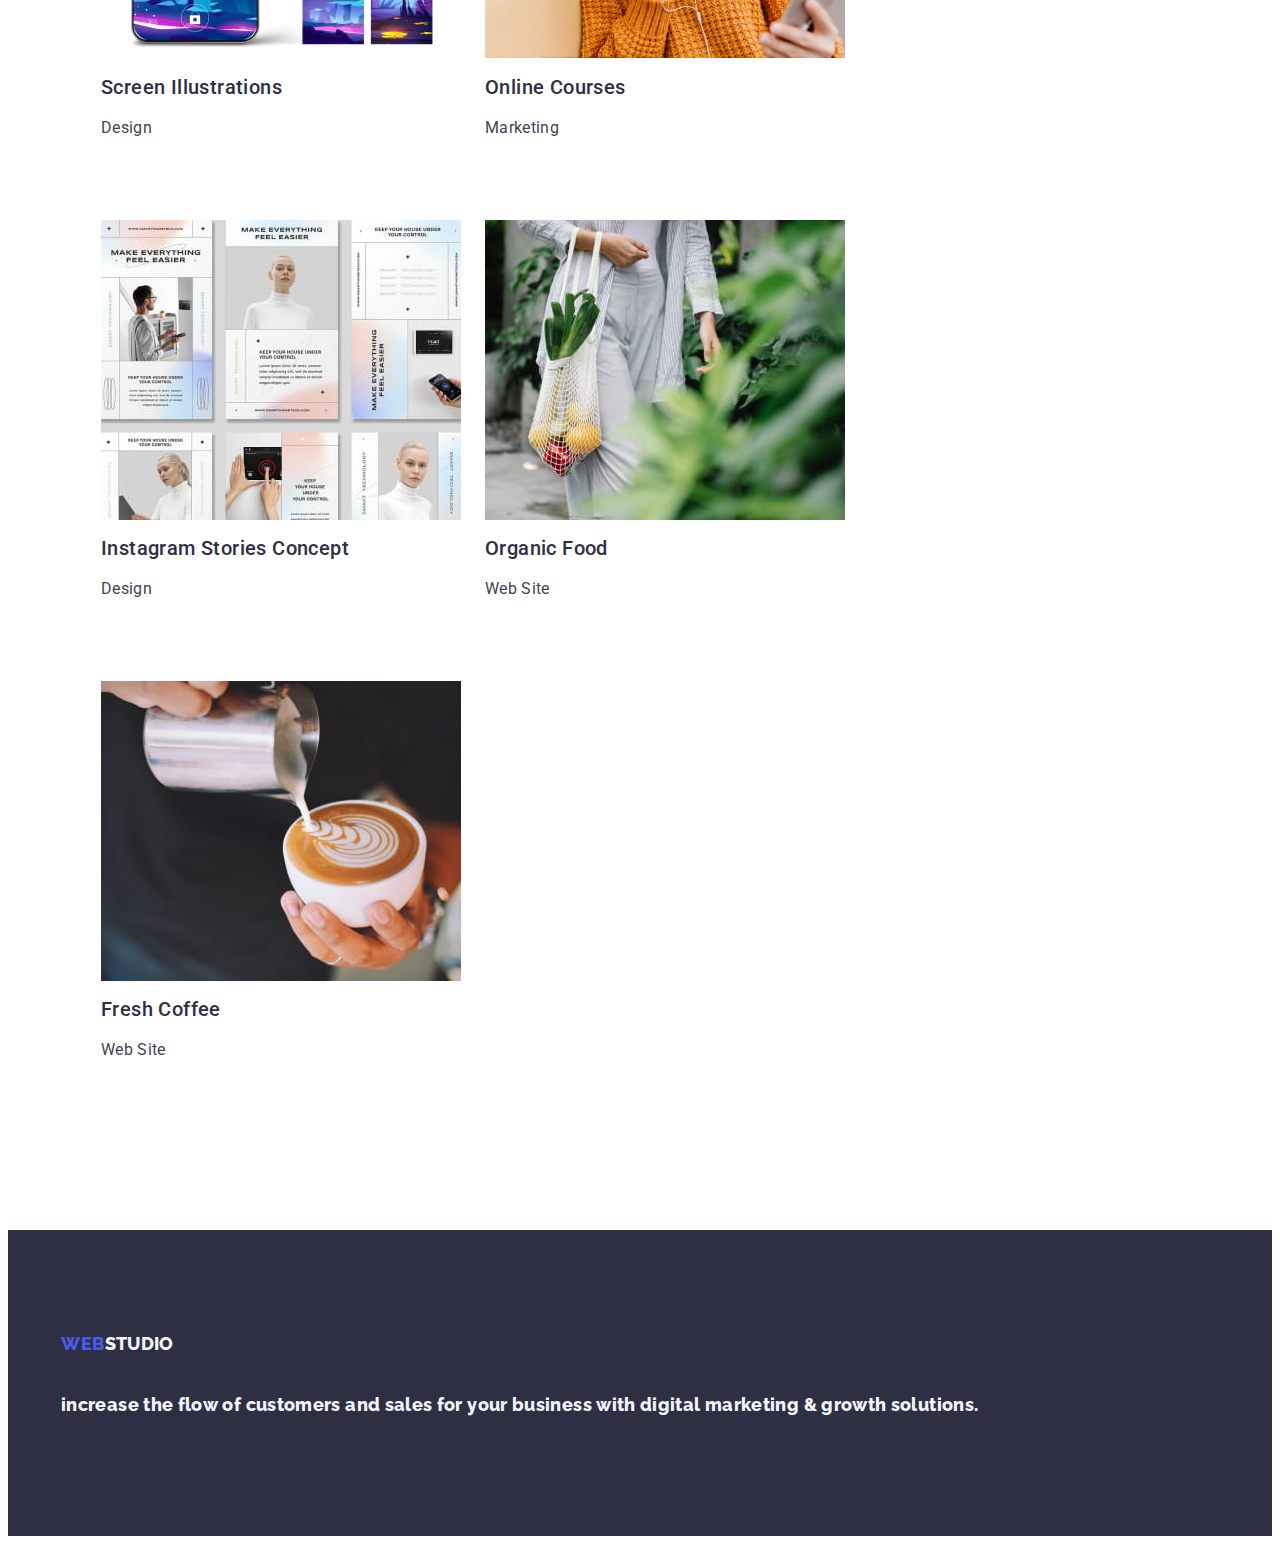
==== commit 680186d0: "Update portfolio.html" ====
--- a/portfolio.html
+++ b/portfolio.html
@@ -71,12 +71,12 @@
           <ul class="list portf">
             <li class="flist">
               <a href="" class="link">
+                <img
+                  src="./images/images-1.jpg"
+                  alt="banking app interface"
+                  width="360"
+                />
                 <div class="container-elements">
-                  <img
-                    src="./images/images-1.jpg"
-                    alt="banking app interface"
-                    width="360"
-                  />
                   <h2 class="portfolio-titles">
                     Banking App Interface Concept
                   </h2>
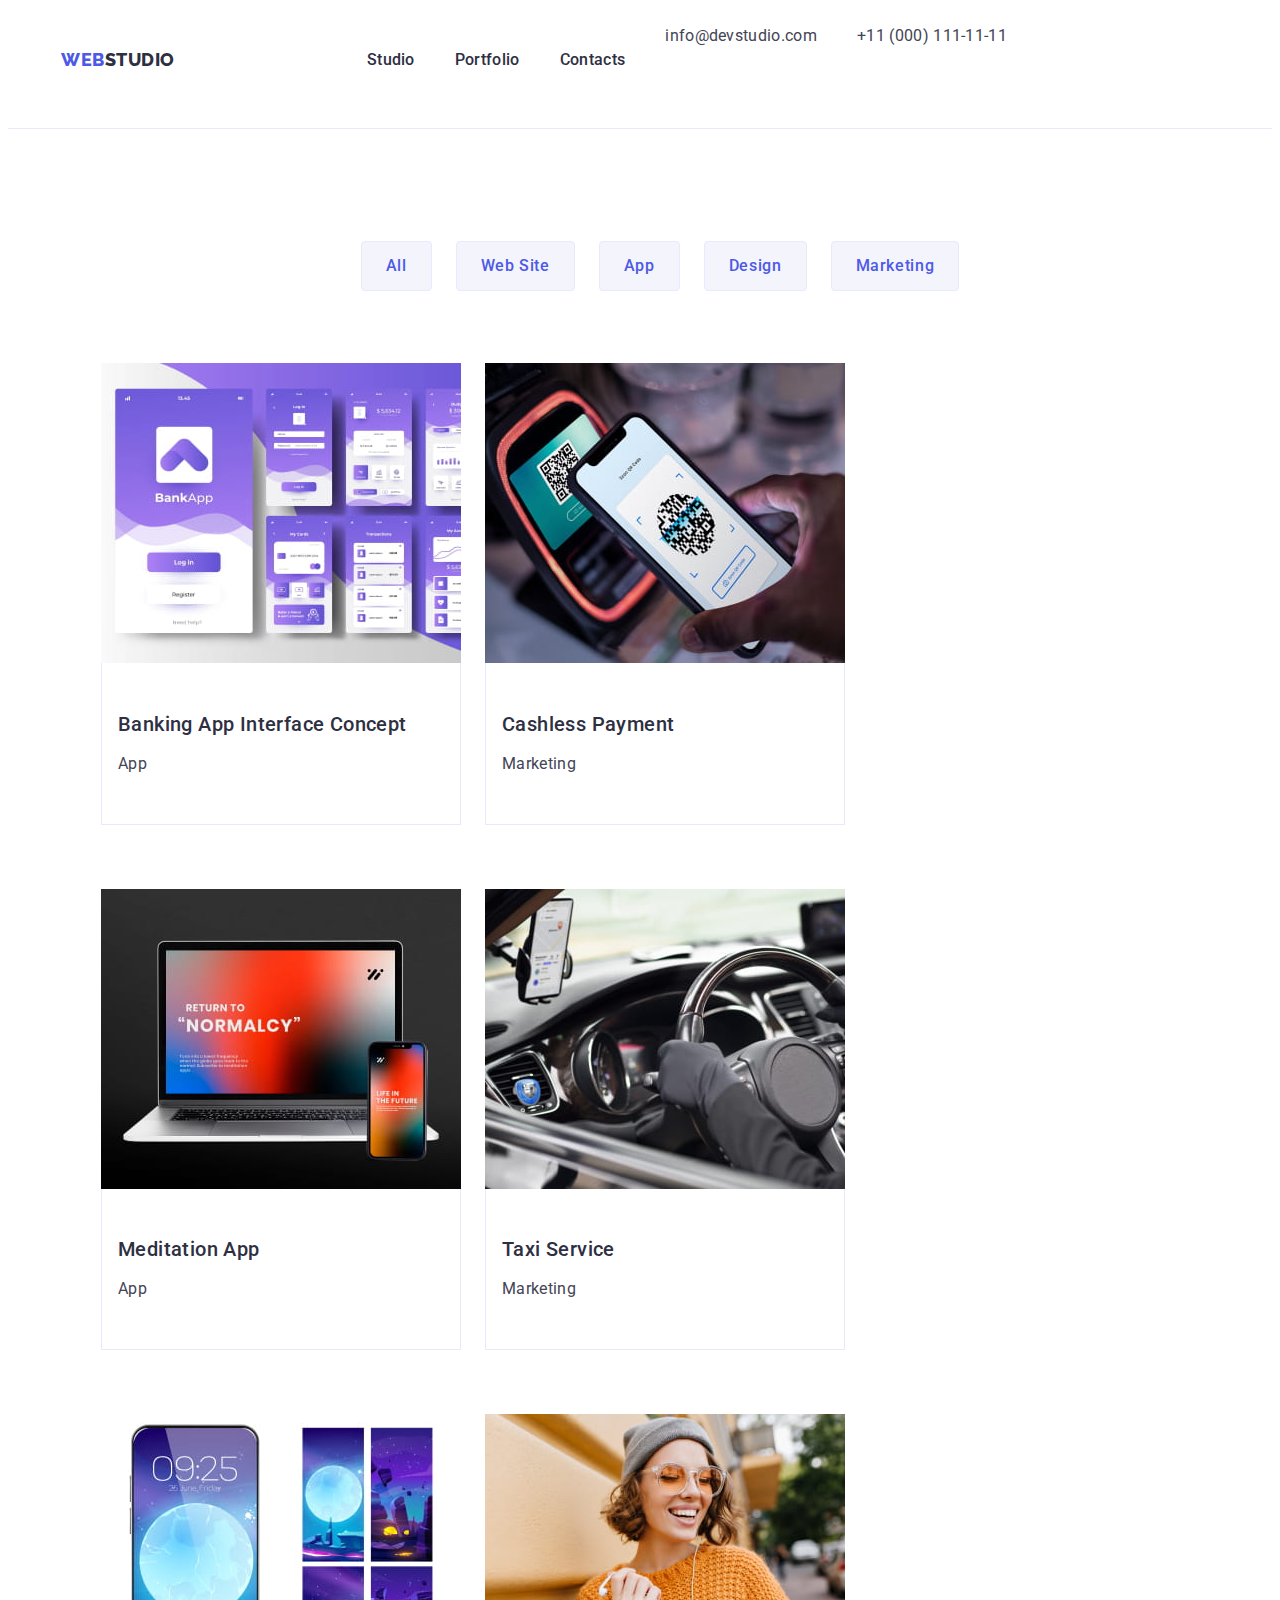
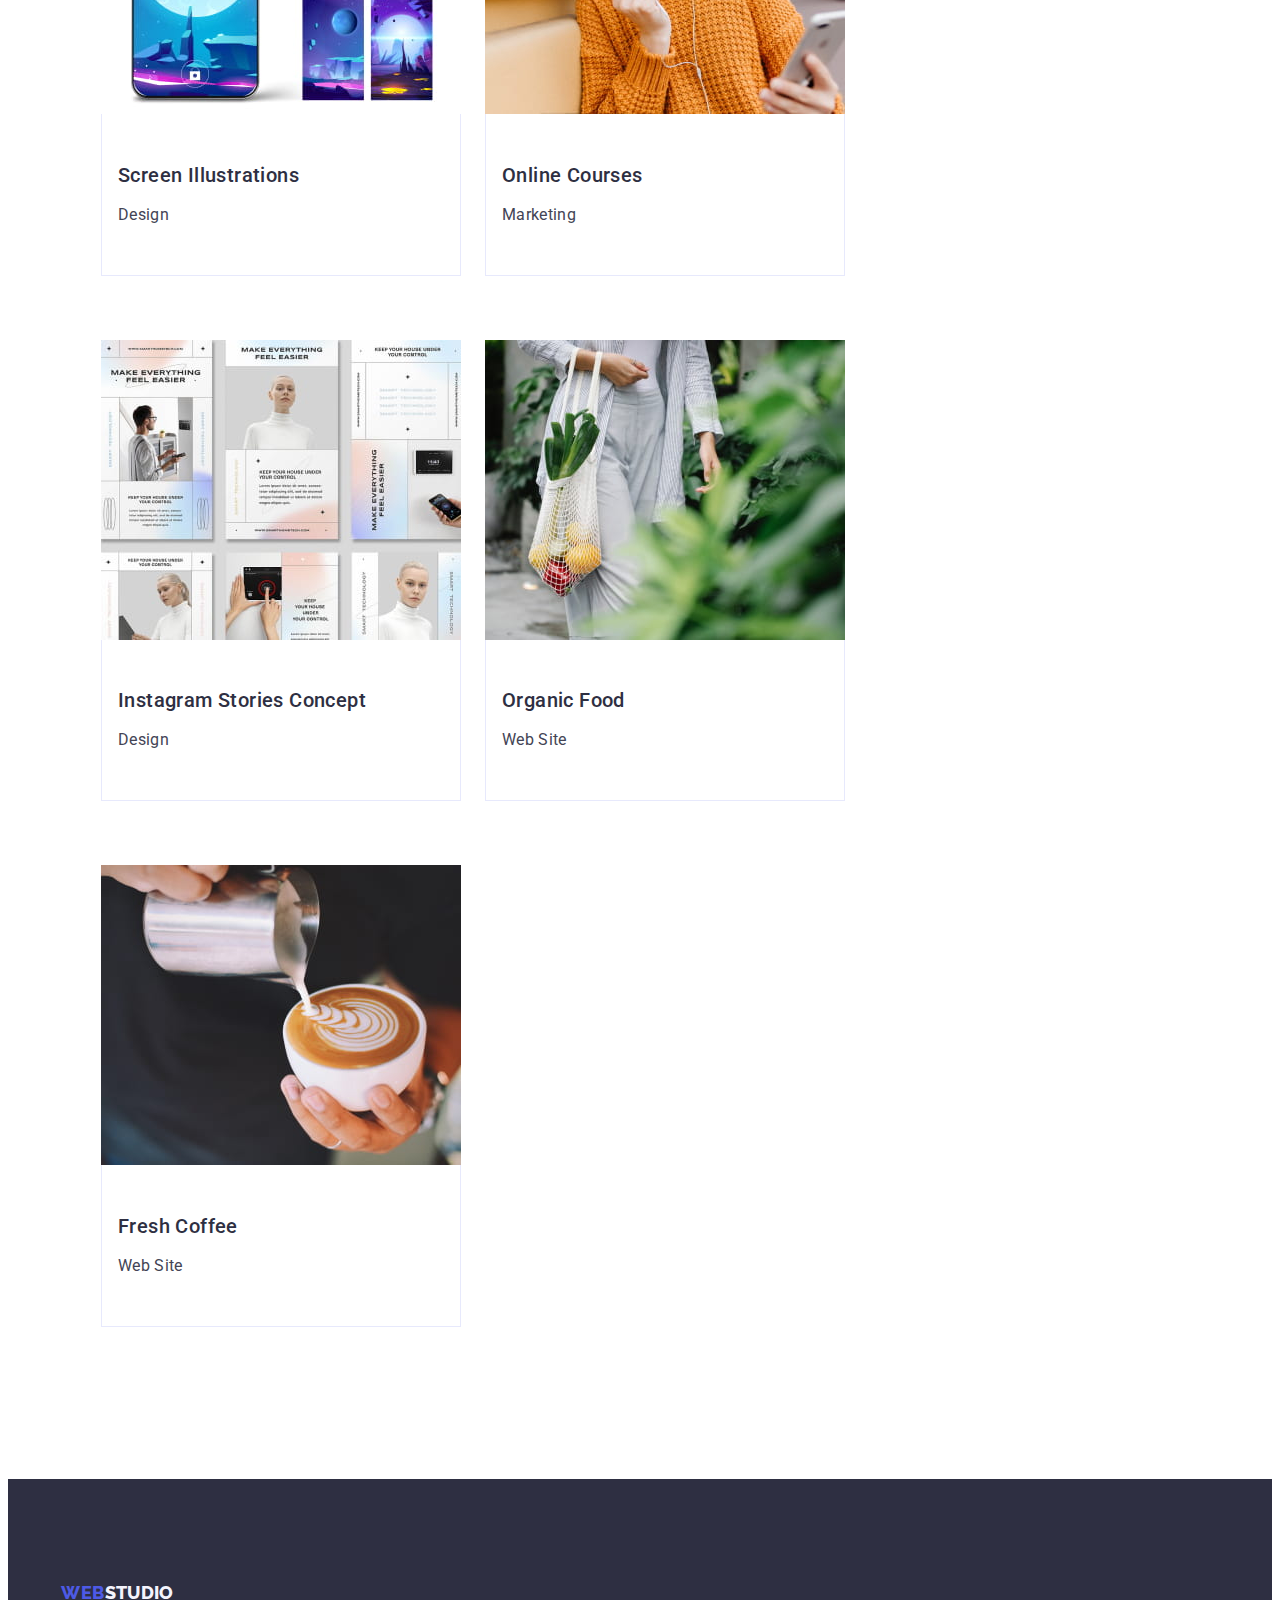
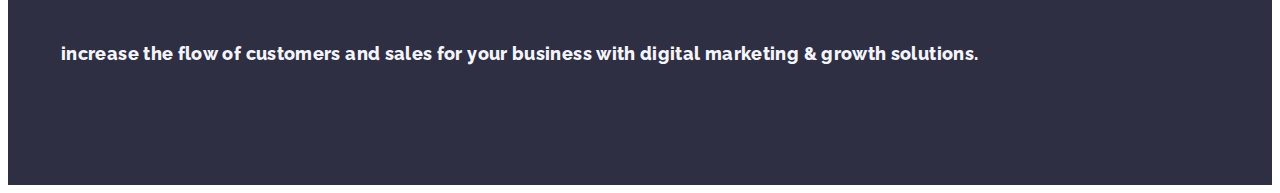
==== commit 79ce2265: "c28" ====
--- a/portfolio.html
+++ b/portfolio.html
@@ -91,8 +91,10 @@
                   alt="contactless payment"
                   width="360"
                 />
-                <h2 class="portfolio-titles">Cashless Payment</h2>
-                <p class="p-pharagraph">Marketing</p>
+                <div class="container-elements">
+                  <h2 class="portfolio-titles">Cashless Payment</h2>
+                  <p class="p-pharagraph">Marketing</p>
+                </div>
               </a>
             </li>
             <li class="flist">
@@ -102,8 +104,10 @@
                   alt="meditation app substitute"
                   width="360"
                 />
-                <h2 class="portfolio-titles">Meditation App</h2>
-                <p class="p-pharagraph">App</p>
+                <div class="container-elements">
+                  <h2 class="portfolio-titles">Meditation App</h2>
+                  <p class="p-pharagraph">App</p>
+                </div>
               </a>
             </li>
             <!-- Taxi service/Screen ilustration/Online courses -->
@@ -114,8 +118,10 @@
                   alt="Taxi service app"
                   width="360"
                 />
-                <h2 class="portfolio-titles">Taxi Service</h2>
-                <p class="p-pharagraph">Marketing</p>
+                <div class="container-elements">
+                  <h2 class="portfolio-titles">Taxi Service</h2>
+                  <p class="p-pharagraph">Marketing</p>
+                </div>
               </a>
             </li>
             <li class="flist">
@@ -125,8 +131,10 @@
                   alt="Different screen ilustration"
                   width="360"
                 />
-                <h2 class="portfolio-titles">Screen Illustrations</h2>
-                <p class="p-pharagraph">Design</p>
+                <div class="container-elements">
+                  <h2 class="portfolio-titles">Screen Illustrations</h2>
+                  <p class="p-pharagraph">Design</p>
+                </div>
               </a>
             </li>
             <li class="flist">
@@ -136,8 +144,10 @@
                   alt="Online courses anywere"
                   width="360"
                 />
-                <h2 class="portfolio-titles">Online Courses</h2>
-                <p class="p-pharagraph">Marketing</p>
+                <div class="container-elements">
+                  <h2 class="portfolio-titles">Online Courses</h2>
+                  <p class="p-pharagraph">Marketing</p>
+                </div>
               </a>
             </li>
             <!-- Fourth section - Instagram stories/Organic Food/Fresh Coffe -->
@@ -148,15 +158,19 @@
                   alt="Instagram slides"
                   width="360"
                 />
-                <h2 class="portfolio-titles">Instagram Stories Concept</h2>
-                <p class="p-pharagraph">Design</p>
+                <div class="container-elements">
+                  <h2 class="portfolio-titles">Instagram Stories Concept</h2>
+                  <p class="p-pharagraph">Design</p>
+                </div>
               </a>
             </li>
             <li class="flist">
               <a href="" class="link">
                 <img src="./images/images-8.jpg" alt="Fresh food" width="360" />
-                <h2 class="portfolio-titles">Organic Food</h2>
-                <p class="p-pharagraph">Web Site</p>
+                <div class="container-elements">
+                  <h2 class="portfolio-titles">Organic Food</h2>
+                  <p class="p-pharagraph">Web Site</p>
+                </div>
               </a>
             </li>
             <li class="flist">
@@ -166,8 +180,10 @@
                   alt="Cappuccino cup"
                   width="360"
                 />
-                <h2 class="portfolio-titles">Fresh Coffee</h2>
-                <p class="p-pharagraph">Web Site</p>
+                <div class="container-elements">
+                  <h2 class="portfolio-titles">Fresh Coffee</h2>
+                  <p class="p-pharagraph">Web Site</p>
+                </div>
               </a>
             </li>
           </ul>
--- a/css/styles.css
+++ b/css/styles.css
@@ -357,6 +357,7 @@
   line-height: 1.2;
   letter-spacing: 0.02em;
   color: var(--logo-titles-color);
+  margin-bottom: 8px;
 }
 
 .p-pharagraph {
@@ -375,5 +376,4 @@
   padding: 32px 16px;
   border: 1px solid var(--cornflower);
   border-top: none;
-  margin-bottom: 8px;
-}
+}
